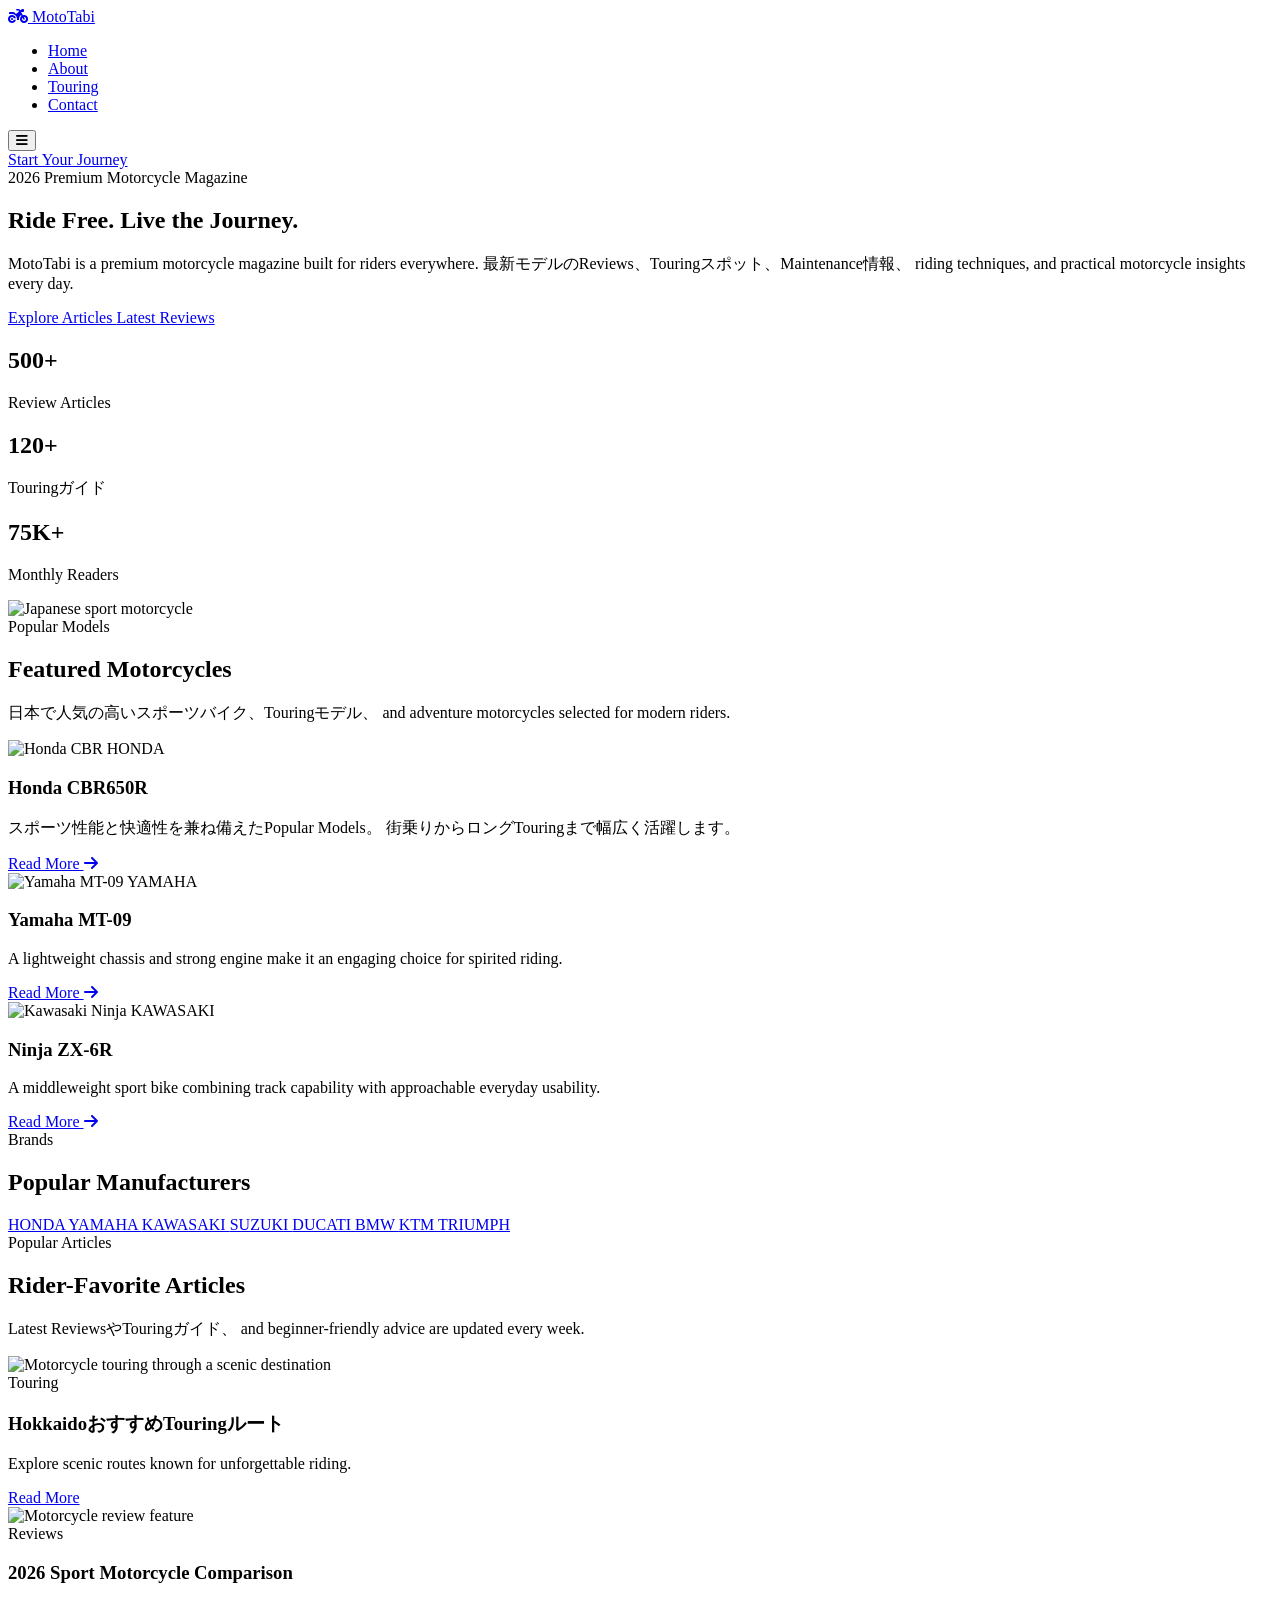
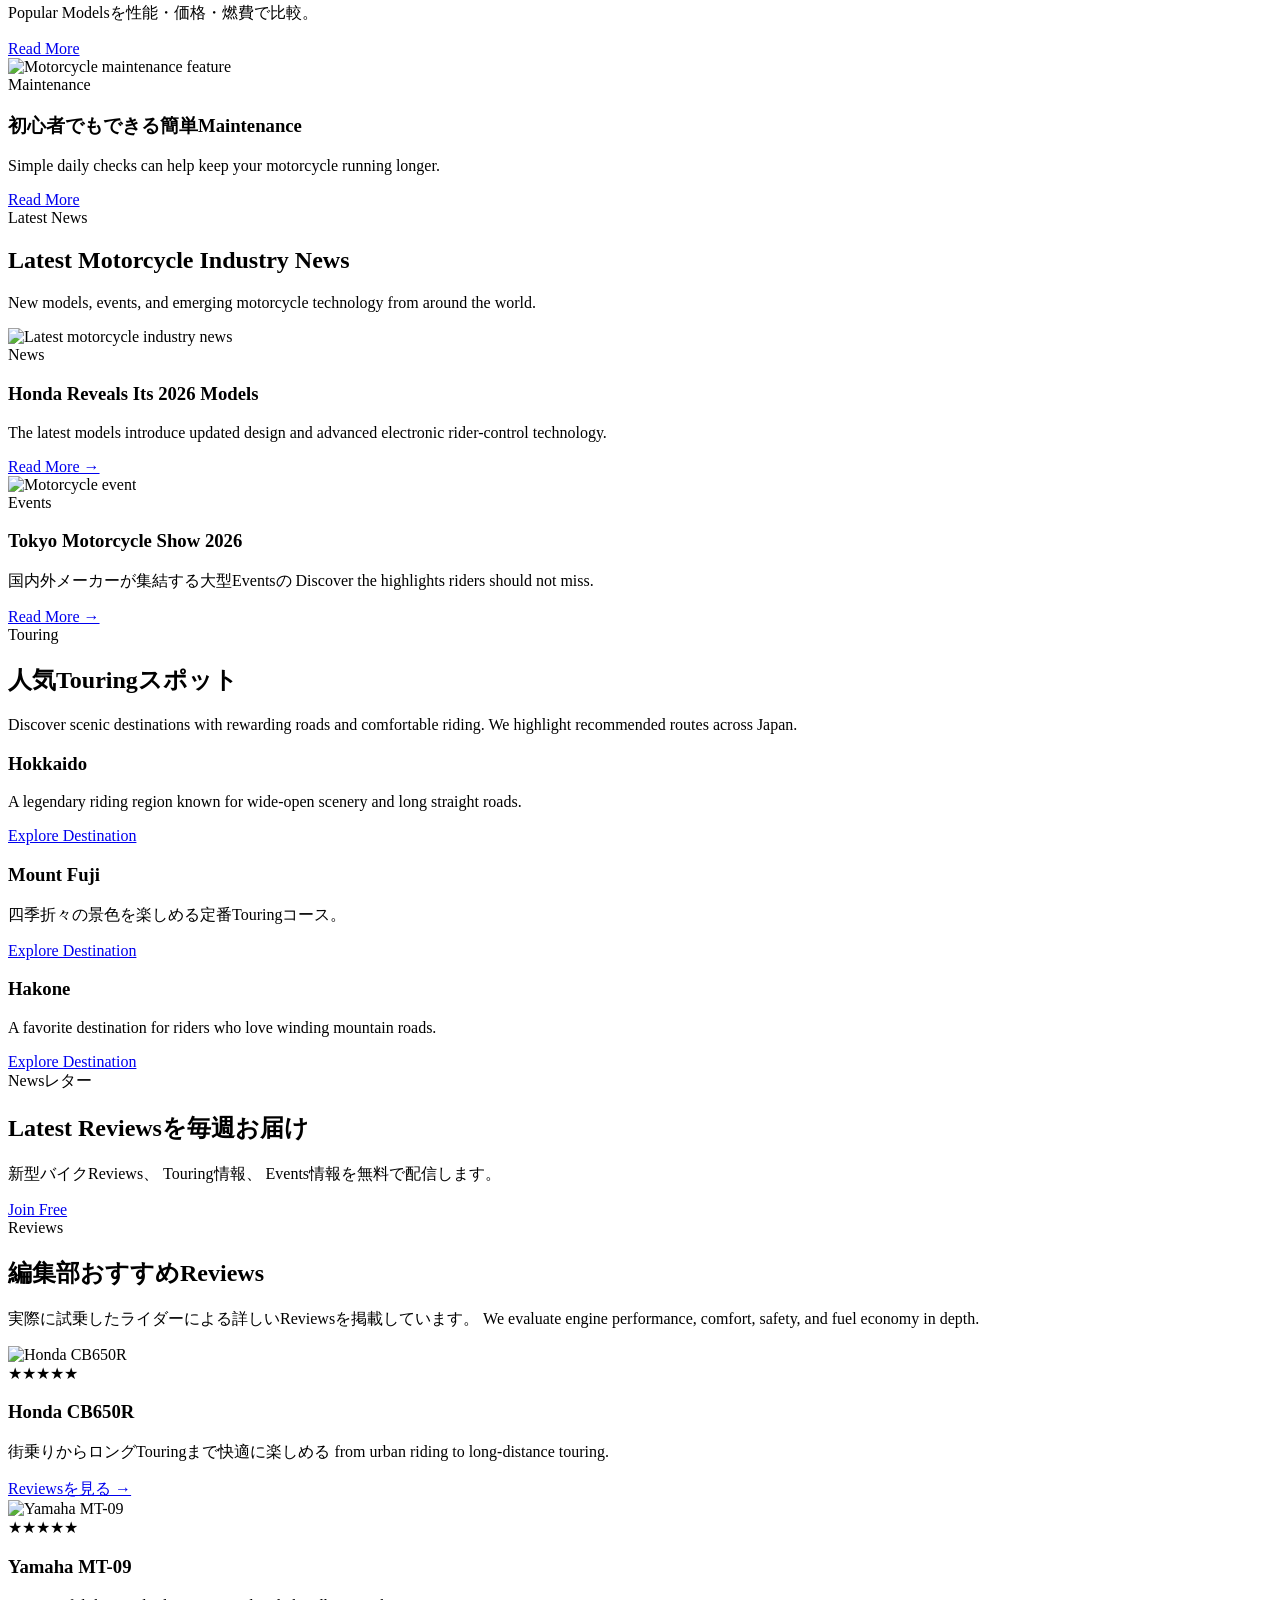
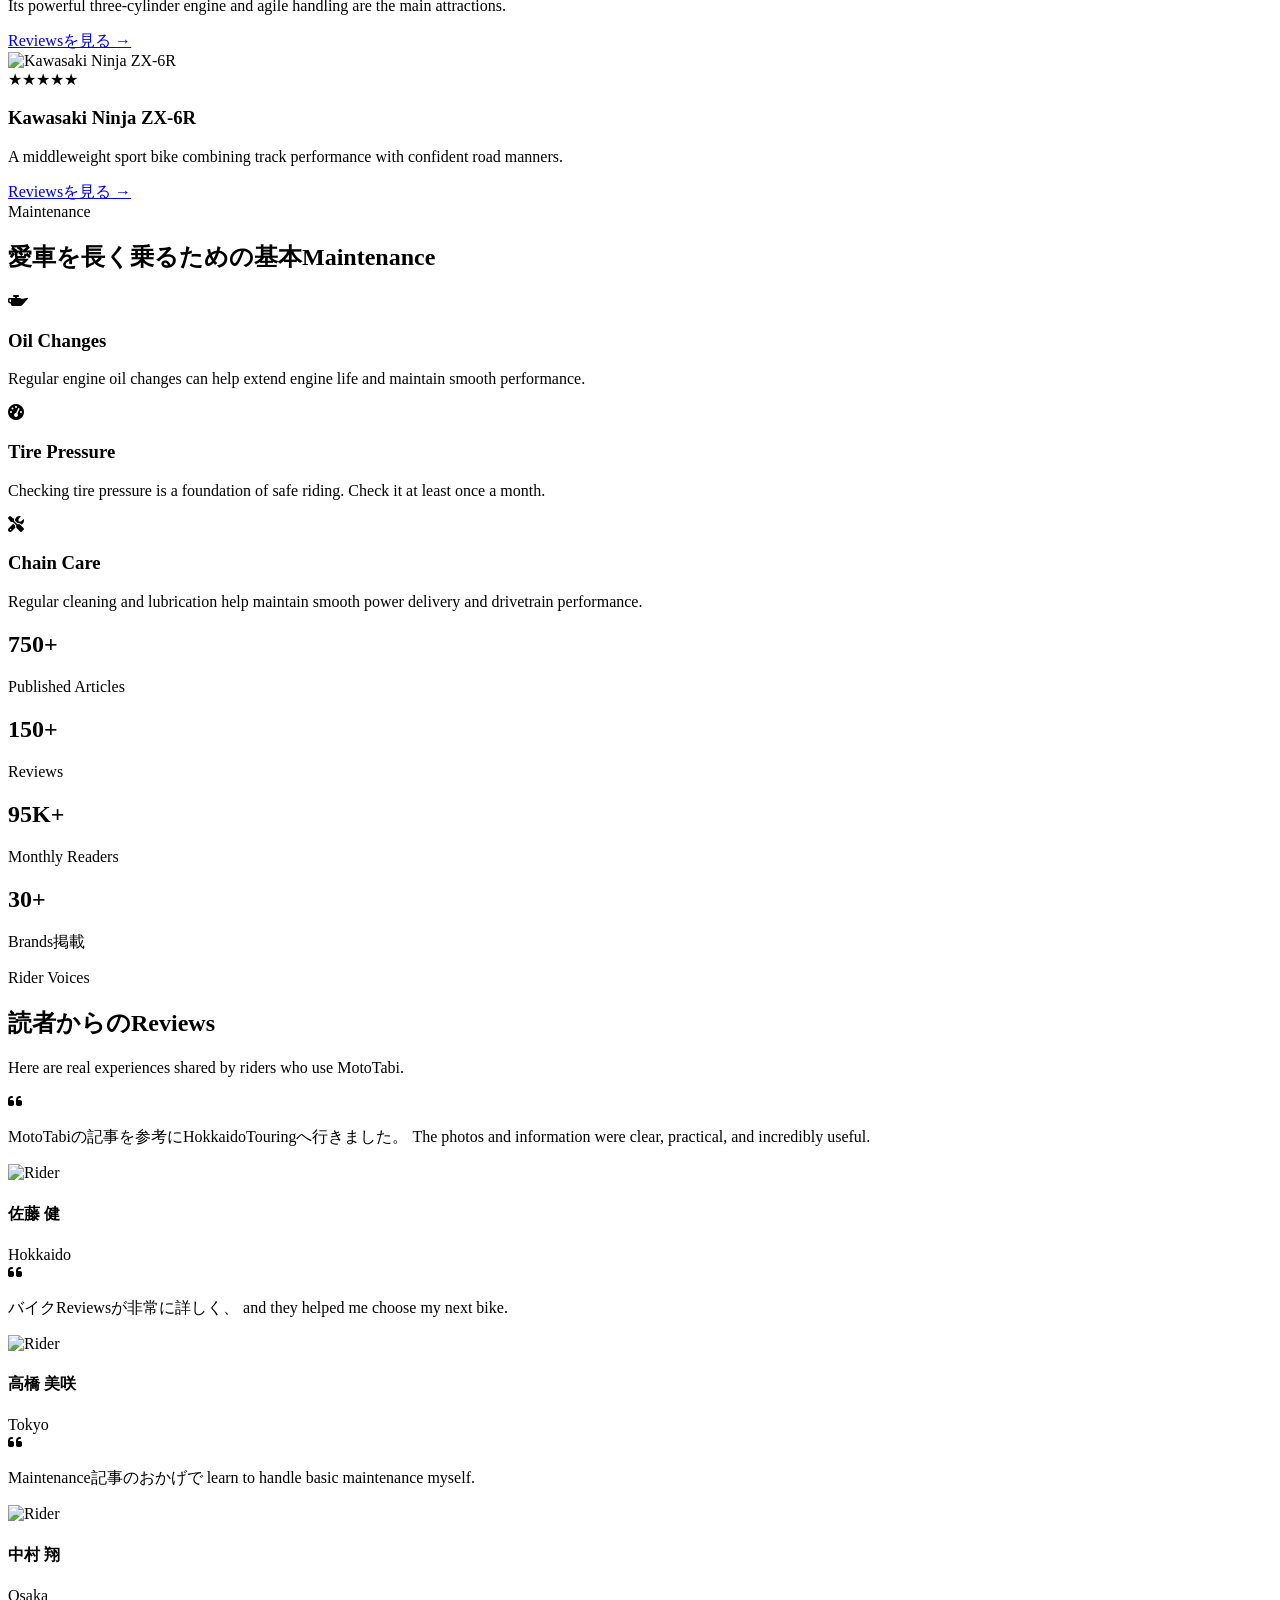
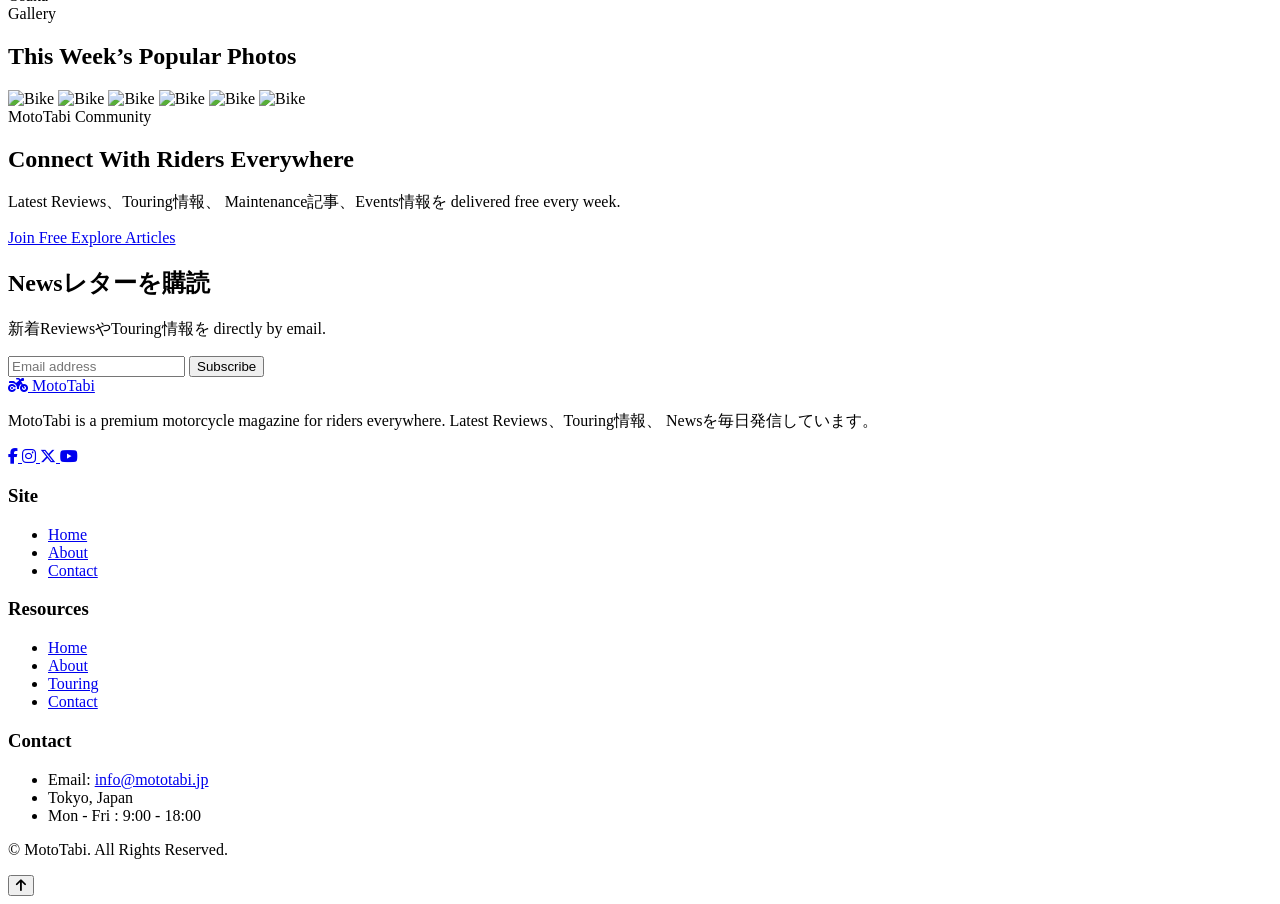
==== index.html @ 2471fe57 "Update index.html" ====
<!DOCTYPE html>
<html lang="en">

<head>

<meta charset="UTF-8">
<meta name="viewport" content="width=device-width, initial-scale=1.0">

<title>MotoTabi | Premium Motorcycle Reviews & Touring Magazine</title>

<meta name="description"
content="MotoTabi is a premium motorcycle magazine featuring expert bike reviews, touring guides, industry news, maintenance tips, and riding inspiration.">

<meta name="keywords"
content="motorcycles, motorcycle reviews, touring, riding guides, Honda, Yamaha, Kawasaki, Suzuki, motorcycle news">

<meta name="author"
content="MotoTabi">

<meta name="robots"
content="index, follow">

<meta name="theme-color"
content="#0d1117">

<meta property="og:type"
content="website">

<meta property="og:title"
content="MotoTabi">

<meta property="og:description"
content="Premium Motorcycle Magazine">

<meta property="og:image"
content="assets/images/hero.webp">

<meta property="og:locale"
content="en_US">

<link rel="icon"
href="assets/images/favicon.png">

<link rel="preconnect"
href="https://fonts.googleapis.com">

<link rel="preconnect"
href="https://fonts.gstatic.com"
crossorigin>

<link href="https://fonts.googleapis.com/css2?family=Inter:wght@400;500;600;700;800;900&display=swap"
rel="stylesheet">

<link href="https://cdnjs.cloudflare.com/ajax/libs/font-awesome/6.7.2/css/all.min.css"
rel="stylesheet">

<link rel="stylesheet"
href="assets/css/style.css">

</head>

<body>

<header class="header">

    <div class="container">

        <a href="index.html" class="logo">

            <i class="fa-solid fa-motorcycle"></i>

            <span>MotoTabi</span>

        </a>

        <nav class="navbar" id="primary-navigation" aria-label="Primary navigation">

            <ul class="nav-links">

                <li>
                    <a class="active" href="index.html">
                        Home
                    </a>
                </li>

                <li>
                    <a href="about.html">
                        About
                    </a>
                </li>

                <li>
                    <a href="touring.html">
                        Touring
                    </a>
                </li>

                <li>
                    <a href="contact.html">
                        Contact
                    </a>
                </li>

            </ul>

        </nav>

        <button class="menu-toggle" type="button" aria-label="Open navigation menu" aria-expanded="false" aria-controls="primary-navigation">

            <i class="fa-solid fa-bars"></i>

        </button>

        <div class="header-buttons">

            <a href="touring.html" class="btn btn-primary">

                Start Your Journey

            </a>

        </div>

    </div>

</header>

<!-- ===========================
HERO SECTION
=========================== -->

<section id="home" class="hero">

<div class="container hero-grid">

<div class="hero-content">

<span class="hero-badge">

2026 Premium Motorcycle Magazine

</span>

<h1>

Ride Free.

Live the Journey.

</h1>

<p>

MotoTabi is a premium motorcycle magazine built for riders everywhere.
最新モデルのReviews、Touringスポット、Maintenance情報、
riding techniques, and practical motorcycle insights every day.

</p>

<div class="hero-buttons">

<a href="articles.html"
class="btn-primary">

Explore Articles

</a>

<a href="articles.html"
class="btn-secondary">

Latest Reviews

</a>

</div>

<div class="hero-stats">

<div>

<h2>500+</h2>

<p>Review Articles</p>

</div>

<div>

<h2>120+</h2>

<p>Touringガイド</p>

</div>

<div>

<h2>75K+</h2>

<p>Monthly Readers</p>

</div>

</div>

</div>

<div class="hero-image">

<img
src="https://images.unsplash.com/photo-1558981806-ec527fa84c39?auto=format&fit=crop&w=1200&q=80"
alt="Japanese sport motorcycle"
loading="eager">

</div>

</div>

</section>

<!-- =========================================
FEATURED MOTORCYCLES
========================================== -->

<section id="featured" class="featured-section">

<div class="container">

<div class="section-header">

<span class="section-tag">
Popular Models
</span>

<h2>
Featured Motorcycles
</h2>

<p>
日本で人気の高いスポーツバイク、Touringモデル、
and adventure motorcycles selected for modern riders.
</p>

</div>

<div class="featured-grid">

<!-- Card -->

<article class="bike-card">

<div class="bike-image">

<img
src="https://images.unsplash.com/photo-1558981806-ec527fa84c39?auto=format&fit=crop&w=900&q=80"
alt="Honda CBR"
loading="lazy">

<span class="bike-badge">
HONDA
</span>

</div>

<div class="bike-content">

<h3>
Honda CBR650R
</h3>

<p>

スポーツ性能と快適性を兼ね備えたPopular Models。
街乗りからロングTouringまで幅広く活躍します。

</p>

<a href="article.html">

Read More

<i class="fa-solid fa-arrow-right"></i>

</a>

</div>

</article>

<!-- Card -->

<article class="bike-card">

<div class="bike-image">

<img
src="https://images.unsplash.com/photo-1515777315835-281b94c9589f?auto=format&fit=crop&w=900&q=80"
alt="Yamaha MT-09"
loading="lazy">

<span class="bike-badge">

YAMAHA

</span>

</div>

<div class="bike-content">

<h3>

Yamaha MT-09

</h3>

<p>

A lightweight chassis and strong engine make it
an engaging choice for spirited riding.

</p>

<a href="article.html">

Read More

<i class="fa-solid fa-arrow-right"></i>

</a>

</div>

</article>

<!-- Card -->

<article class="bike-card">

<div class="bike-image">

<img
src="https://images.unsplash.com/photo-1503376780353-7e6692767b70?auto=format&fit=crop&w=900&q=80"
alt="Kawasaki Ninja"
loading="lazy">

<span class="bike-badge">

KAWASAKI

</span>

</div>

<div class="bike-content">

<h3>

Ninja ZX-6R

</h3>

<p>

A middleweight sport bike combining track capability
with approachable everyday usability.

</p>

<a href="article.html">

Read More

<i class="fa-solid fa-arrow-right"></i>

</a>

</div>

</article>

</div>

</div>

</section>

<!-- =========================================
POPULAR BRANDS
========================================== -->

<section id="brands" class="brands">

<div class="container">

<div class="section-header">

<span class="section-tag">

Brands

</span>

<h2>

Popular Manufacturers

</h2>

</div>

<div class="brand-grid">

<a href="articles.html" class="brand-card">
HONDA
</a>

<a href="articles.html" class="brand-card">
YAMAHA
</a>

<a href="articles.html" class="brand-card">
KAWASAKI
</a>

<a href="articles.html" class="brand-card">
SUZUKI
</a>

<a href="articles.html" class="brand-card">
DUCATI
</a>

<a href="articles.html" class="brand-card">
BMW
</a>

<a href="articles.html" class="brand-card">
KTM
</a>

<a href="articles.html" class="brand-card">
TRIUMPH
</a>

</div>

</div>

</section>

<!-- =========================================
POPULAR ARTICLES
========================================== -->

 <section id="articles" class="popular-articles">

<div class="container">

<div class="section-header">

<span class="section-tag">

Popular Articles

</span>

<h2>

Rider-Favorite Articles

</h2>

<p>

Latest ReviewsやTouringガイド、
and beginner-friendly advice are updated every week.

</p>

</div>

<div class="articles-grid">

<article class="article-card">

<img
src="https://images.unsplash.com/photo-1517846693594-1567da72af75?auto=format&fit=crop&w=900&q=80"
alt="Motorcycle touring through a scenic destination"
loading="lazy">

<div class="article-content">

<span>

Touring

</span>

<h3>

HokkaidoおすすめTouringルート

</h3>

<p>

Explore scenic routes known for unforgettable riding.

</p>

<a href="article.html">

Read More

</a>

</div>

</article>

<article class="article-card">

<img
src="https://images.unsplash.com/photo-1558981806-ec527fa84c39?auto=format&fit=crop&w=900&q=80"
alt="Motorcycle review feature"
loading="lazy">

<div class="article-content">

<span>

Reviews

</span>

<h3>

2026 Sport Motorcycle Comparison

</h3>

<p>

Popular Modelsを性能・価格・燃費で比較。

</p>

<a href="article.html">

Read More

</a>

</div>

</article>

<article class="article-card">

<img
src="https://images.unsplash.com/photo-1515777315835-281b94c9589f?auto=format&fit=crop&w=900&q=80"
alt="Motorcycle maintenance feature"
loading="lazy">

<div class="article-content">

<span>

Maintenance

</span>

<h3>

初心者でもできる簡単Maintenance

</h3>

<p>

Simple daily checks can help keep your motorcycle running longer.

</p>

<a href="article.html">

Read More

</a>

</div>

</article>

</div>

</div>

</section>

<!-- =========================================
LATEST NEWS
========================================== -->

 <section id="news" class="latest-news">

<div class="container">

<div class="section-header">

<span class="section-tag">
Latest News
</span>

<h2>
Latest Motorcycle Industry News
</h2>

<p>
New models, events,
and emerging motorcycle technology from around the world.
</p>

</div>

<div class="news-grid">

<article class="news-card">

<img
src="https://images.unsplash.com/photo-1449965408869-eaa3f722e40d?auto=format&fit=crop&w=900&q=80"
alt="Latest motorcycle industry news"
loading="lazy">

<div class="news-content">

<span>News</span>

<h3>
Honda Reveals Its 2026 Models
</h3>

<p>
The latest models introduce updated design and advanced
electronic rider-control technology.
</p>

<a href="article.html">
Read More →
</a>

</div>

</article>

<article class="news-card">

<img
src="https://images.unsplash.com/photo-1503376780353-7e6692767b70?auto=format&fit=crop&w=900&q=80"
alt="Motorcycle event"
loading="lazy">

<div class="news-content">

<span>Events</span>

<h3>
Tokyo Motorcycle Show 2026
</h3>

<p>
国内外メーカーが集結する大型Eventsの
Discover the highlights riders should not miss.
</p>

<a href="article.html">
Read More →
</a>

</div>

</article>

</div>

</div>

</section>

<!-- =========================================
TOURING DESTINATIONS
========================================== -->

<section id="touring" class="touring">

<div class="container">

<div class="section-header">

<span class="section-tag">
Touring
</span>

<h2>
人気Touringスポット
</h2>

<p>
Discover scenic destinations with rewarding roads and comfortable riding.
We highlight recommended routes across Japan.
</p>

</div>

<div class="tour-grid">

<div class="tour-card">

<h3>Hokkaido</h3>

<p>
A legendary riding region known for wide-open scenery and long straight roads.
</p>

<a href="article.html">
Explore Destination
</a>

</div>

<div class="tour-card">

<h3>Mount Fuji</h3>

<p>
四季折々の景色を楽しめる定番Touringコース。
</p>

<a href="article.html">
Explore Destination
</a>

</div>

<div class="tour-card">

<h3>Hakone</h3>

<p>
A favorite destination for riders who love winding mountain roads.
</p>

<a href="article.html">
Explore Destination
</a>

</div>

</div>

</div>

</section>

<!-- =========================================
NEWSLETTER PREVIEW
========================================== -->

<section class="newsletter-preview">

<div class="container">

<div class="newsletter-card">

<span class="section-tag">

Newsレター

</span>

<h2>

Latest Reviewsを毎週お届け

</h2>

<p>

新型バイクReviews、
Touring情報、
Events情報を無料で配信します。

</p>

<a href="contact.html"
class="btn-primary">

Join Free

</a>

</div>

</div>

</section>

<!-- ========= END OF PART 1 ========= -->
<!-- =========================================
FEATURED REVIEWS
========================================== -->

 <section id="reviews" class="featured-reviews">

    <div class="container">

        <div class="section-header">

            <span class="section-tag">Reviews</span>

            <h2>編集部おすすめReviews</h2>

            <p>
                実際に試乗したライダーによる詳しいReviewsを掲載しています。
                We evaluate engine performance, comfort, safety, and fuel economy in depth.
            </p>

        </div>

        <div class="review-grid">

            <article class="review-card">

                <img
                    src="https://images.unsplash.com/photo-1558981806-ec527fa84c39?auto=format&fit=crop&w=900&q=80"
                    alt="Honda CB650R"
                    loading="lazy">

                <div class="review-content">

                    <span class="rating">
                        ★★★★★
                    </span>

                    <h3>Honda CB650R</h3>

                    <p>

                        街乗りからロングTouringまで快適に楽しめる
                        from urban riding to long-distance touring.

                    </p>

                    <a href="article.html">
                        Reviewsを見る →
                    </a>

                </div>

            </article>

            <article class="review-card">

                <img
                    src="https://images.unsplash.com/photo-1515777315835-281b94c9589f?auto=format&fit=crop&w=900&q=80"
                    alt="Yamaha MT-09"
                    loading="lazy">

                <div class="review-content">

                    <span class="rating">
                        ★★★★★
                    </span>

                    <h3>Yamaha MT-09</h3>

                    <p>

                        Its powerful three-cylinder engine and agile handling are the main attractions.

                    </p>

                    <a href="article.html">
                        Reviewsを見る →
                    </a>

                </div>

            </article>

            <article class="review-card">

                <img
                    src="https://images.unsplash.com/photo-1503376780353-7e6692767b70?auto=format&fit=crop&w=900&q=80"
                    alt="Kawasaki Ninja ZX-6R"
                    loading="lazy">

                <div class="review-content">

                    <span class="rating">
                        ★★★★★
                    </span>

                    <h3>Kawasaki Ninja ZX-6R</h3>

                    <p>

                        A middleweight sport bike combining track performance
                        with confident road manners.

                    </p>

                    <a href="article.html">
                        Reviewsを見る →
                    </a>

                </div>

            </article>

        </div>

    </div>

</section>

<!-- =========================================
MAINTENANCE TIPS
========================================== -->

 <section id="maintenance" class="maintenance">

    <div class="container">

        <div class="section-header">

            <span class="section-tag">

                Maintenance

            </span>

            <h2>

                愛車を長く乗るための基本Maintenance

            </h2>

        </div>

        <div class="tips-grid">

            <div class="tip-card">

                <i class="fa-solid fa-oil-can"></i>

                <h3>

                    Oil Changes

                </h3>

                <p>

                    Regular engine oil changes can help
                    extend engine life and maintain smooth performance.

                </p>

            </div>

            <div class="tip-card">

                <i class="fa-solid fa-gauge-high"></i>

                <h3>

                    Tire Pressure

                </h3>

                <p>

                    Checking tire pressure is a foundation of safe riding.
                    Check it at least once a month.

                </p>

            </div>

            <div class="tip-card">

                <i class="fa-solid fa-screwdriver-wrench"></i>

                <h3>

                    Chain Care

                </h3>

                <p>

                    Regular cleaning and lubrication help
                    maintain smooth power delivery and drivetrain performance.

                </p>

            </div>

        </div>

    </div>

</section>

<!-- =========================================
STATISTICS
========================================== -->

<section id="statistics" class="statistics">

    <div class="container">

        <div class="stats-grid">

            <div class="stat-box">

                <h2>750+</h2>

                <p>Published Articles</p>

            </div>

            <div class="stat-box">

                <h2>150+</h2>

                <p>Reviews</p>

            </div>

            <div class="stat-box">

                <h2>95K+</h2>

                <p>Monthly Readers</p>

            </div>

            <div class="stat-box">

                <h2>30+</h2>

                <p>Brands掲載</p>

            </div>

        </div>

    </div>

</section>

<!-- ========= END PART 2A ========= -->
<!-- =========================================
RIDER TESTIMONIALS
========================================== -->

<section id="testimonials" class="testimonials">

    <div class="container">

        <div class="section-header">

            <span class="section-tag">Rider Voices</span>

            <h2>読者からのReviews</h2>

            <p>
                Here are real experiences shared by riders who use MotoTabi.
                
            </p>

        </div>

        <div class="testimonial-grid">

            <article class="testimonial-card">

                <div class="quote-icon">
                    <i class="fa-solid fa-quote-left"></i>
                </div>

                <p>

                    MotoTabiの記事を参考にHokkaidoTouringへ行きました。
                    The photos and information were clear, practical, and incredibly useful.

                </p>

                <div class="testimonial-author">

                    <img
                        src="https://images.unsplash.com/photo-1500648767791-00dcc994a43e?auto=format&fit=crop&w=200&q=80"
                        alt="Rider">

                    <div>

                        <h4>佐藤 健</h4>

                        <span>Hokkaido</span>

                    </div>

                </div>

            </article>

            <article class="testimonial-card">

                <div class="quote-icon">
                    <i class="fa-solid fa-quote-left"></i>
                </div>

                <p>

                    バイクReviewsが非常に詳しく、
                    and they helped me choose my next bike.

                </p>

                <div class="testimonial-author">

                    <img
                        src="https://images.unsplash.com/photo-1494790108377-be9c29b29330?auto=format&fit=crop&w=200&q=80"
                        alt="Rider">

                    <div>

                        <h4>高橋 美咲</h4>

                        <span>Tokyo</span>

                    </div>

                </div>

            </article>

            <article class="testimonial-card">

                <div class="quote-icon">
                    <i class="fa-solid fa-quote-left"></i>
                </div>

                <p>

                    Maintenance記事のおかげで
                    learn to handle basic maintenance myself.

                </p>

                <div class="testimonial-author">

                    <img
                        src="https://images.unsplash.com/photo-1506794778202-cad84cf45f1d?auto=format&fit=crop&w=200&q=80"
                        alt="Rider">

                    <div>

                        <h4>中村 翔</h4>

                        <span>Osaka</span>

                    </div>

                </div>

            </article>

        </div>

    </div>

</section>

<!-- =========================================
PHOTO GALLERY
========================================== -->

 <section id="gallery" class="gallery">

    <div class="container">

        <div class="section-header">

            <span class="section-tag">

                Gallery

            </span>

            <h2>

                This Week’s Popular Photos

            </h2>

        </div>

        <div class="gallery-grid">

            <img src="https://images.unsplash.com/photo-1558981806-ec527fa84c39?auto=format&fit=crop&w=800&q=80" alt="Bike">

            <img src="https://images.unsplash.com/photo-1515777315835-281b94c9589f?auto=format&fit=crop&w=800&q=80" alt="Bike">

            <img src="https://images.unsplash.com/photo-1503376780353-7e6692767b70?auto=format&fit=crop&w=800&q=80" alt="Bike">

            <img src="https://images.unsplash.com/photo-1449965408869-eaa3f722e40d?auto=format&fit=crop&w=800&q=80" alt="Bike">

            <img src="https://images.unsplash.com/photo-1517846693594-1567da72af75" alt="Bike">

            <img src="https://images.unsplash.com/photo-1558981806-ec527fa84c39?auto=format&fit=crop&w=800&q=80" alt="Bike">

        </div>

    </div>

</section>

<!-- =========================================
CALL TO ACTION
========================================== -->

<section class="cta-section">

    <div class="container">

        <div class="cta-box">

            <span class="section-tag">

                MotoTabi Community

            </span>

            <h2>

                Connect With Riders Everywhere

            </h2>

            <p>

                Latest Reviews、Touring情報、
                Maintenance記事、Events情報を
                delivered free every week.

            </p>

            <div class="cta-buttons">

                <a href="contact.html" class="btn-primary">

                    Join Free

                </a>

                <a href="articles.html" class="btn-secondary">

                    Explore Articles

                </a>

            </div>

        </div>

    </div>

</section>

<!-- =========================================
NEWSLETTER
========================================== -->

<section id="newsletter" class="newsletter">

    <div class="container">

        <div class="newsletter-wrapper">

            <div>

                <h2>

                    Newsレターを購読

                </h2>

                <p>

                    新着ReviewsやTouring情報を
                    directly by email.

                </p>

            </div>

            <form>

                <input
                    type="email"
                    name="email"
                    autocomplete="email"
                    placeholder="Email address"
                    aria-label="Email address"
                    required>

                <button type="submit" aria-label="Subscribe to newsletter">

                    Subscribe

                </button>

            </form>

        </div>

    </div>

</section>

<!-- ========= END PART 2B ========= -->
<!-- =========================================
FOOTER
========================================== -->

<footer class="footer">

    <div class="container">

        <div class="footer-grid">

            <!-- Brand -->

            <div class="footer-column">

                <a href="index.html" class="footer-logo">
                    <i class="fa-solid fa-motorcycle"></i>
                    <span>MotoTabi</span>
                </a>

                <p>
                    MotoTabi is a premium motorcycle magazine for riders everywhere.
                    
                    Latest Reviews、Touring情報、
                    Newsを毎日発信しています。
                </p>

                <div class="footer-social">

                    <a href="#" aria-label="Facebook">
                        <i class="fab fa-facebook-f"></i>
                    </a>

                    <a href="#" aria-label="Instagram">
                        <i class="fab fa-instagram"></i>
                    </a>

                    <a href="#" aria-label="X">
                        <i class="fab fa-x-twitter"></i>
                    </a>

                    <a href="#" aria-label="YouTube">
                        <i class="fab fa-youtube"></i>
                    </a>

                </div>

            </div>

            <!-- Navigation -->

            <div class="footer-column">

                <h3>Site</h3>

                <ul>

                    <li><a href="index.html">Home</a></li>
                    <li><a href="about.html">About</a></li>
                    <li><a href="contact.html">Contact</a></li>

                </ul>

            </div>

            <!-- Resources -->

            <div class="footer-column">

                <h3>Resources</h3>

                <ul>

<li><a href="index.html">Home</a></li>

<li><a href="about.html">About</a></li>

<li><a href="touring.html">Touring</a></li>

<li><a href="contact.html">Contact</a></li>

</ul>

            </div>

            <!-- Contact -->

            <div class="footer-column">

                <h3>Contact</h3>

                <ul>

                    <li>Email: <a href="mailto:info@mototabi.jp">info@mototabi.jp</a></li>
                    <li>Tokyo, Japan</li>
                    <li>Mon - Fri : 9:00 - 18:00</li>

                </ul>

            </div>

        </div>

        <div class="footer-bottom">

            <p>

                © <span class="current-year"></span> MotoTabi.
                All Rights Reserved.

            </p>

        </div>

    </div>

</footer>

<!-- =========================================
BACK TO TOP
========================================== -->

<button class="back-to-top" aria-label="Back to Top">

    <i class="fa-solid fa-arrow-up"></i>

</button>

<!-- =========================================
JAVASCRIPT
========================================== -->

<script src="assets/js/script.js"></script>

</body>

</html>
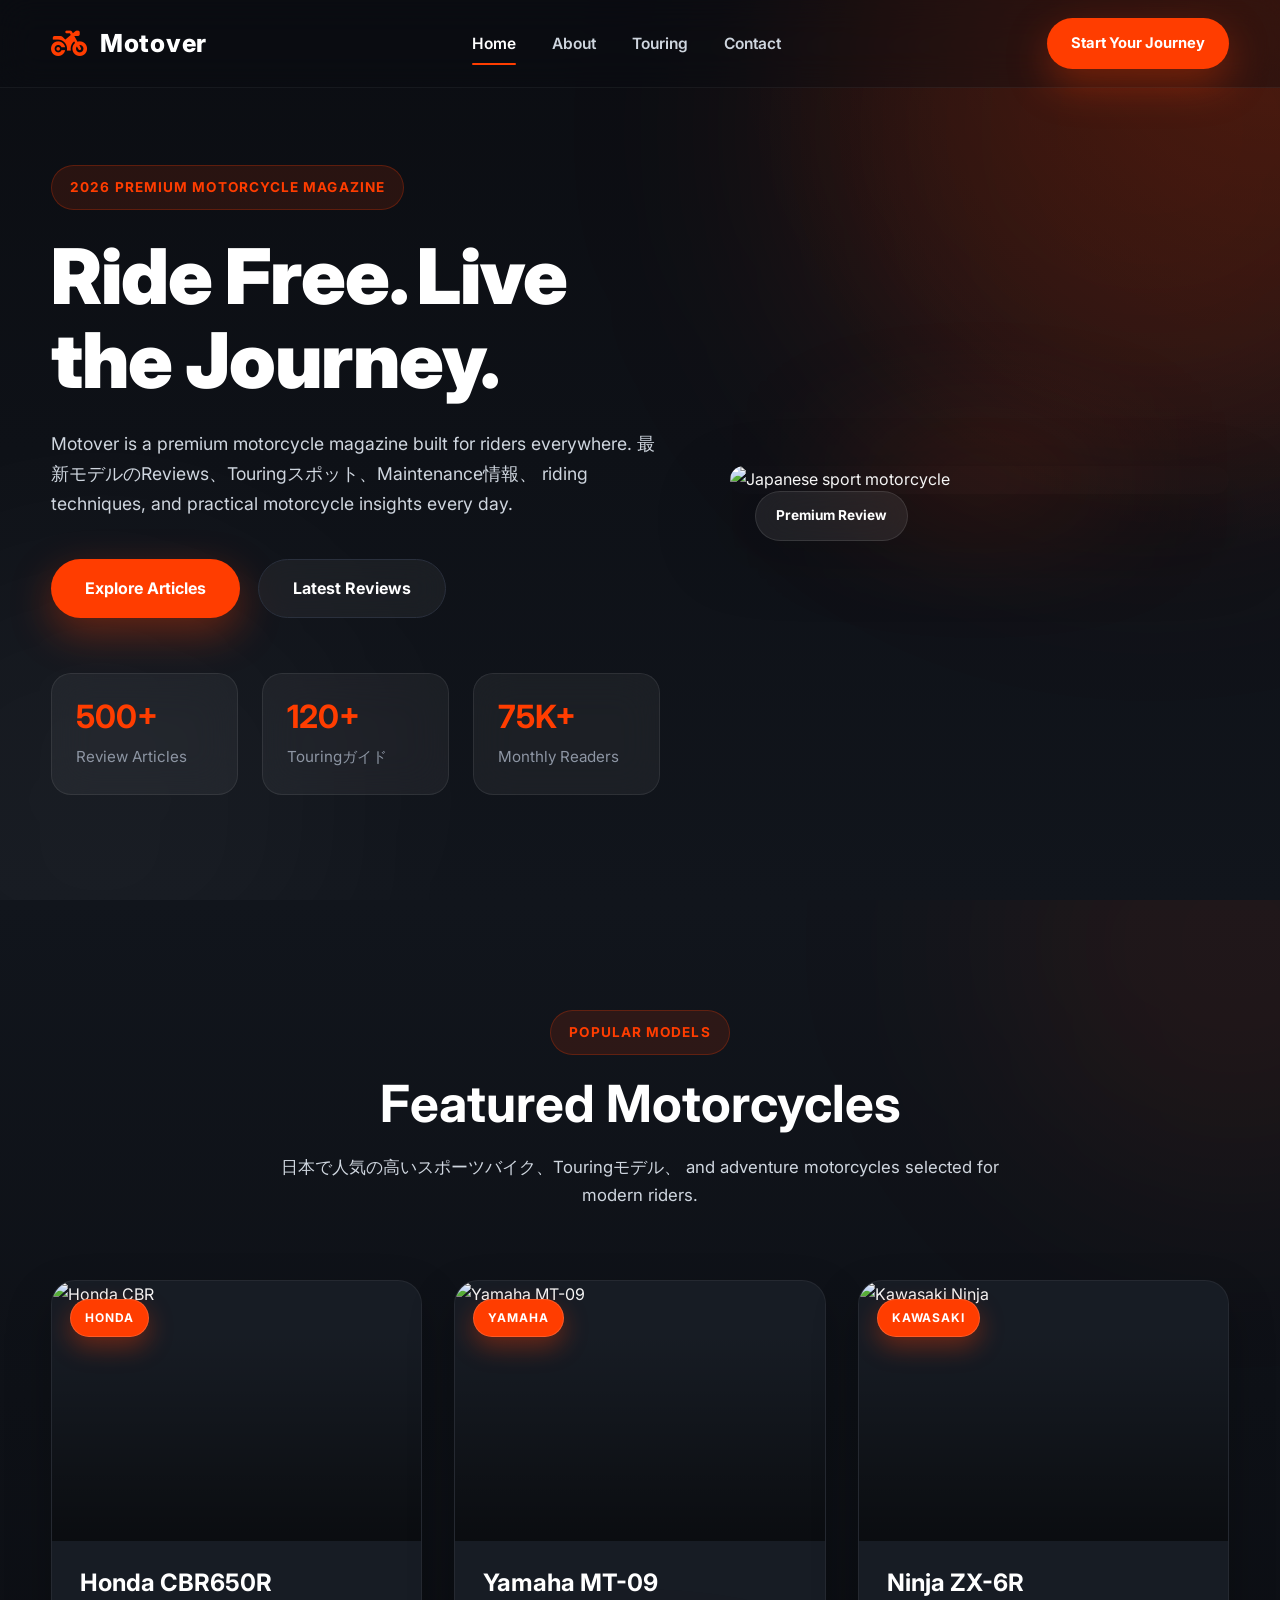
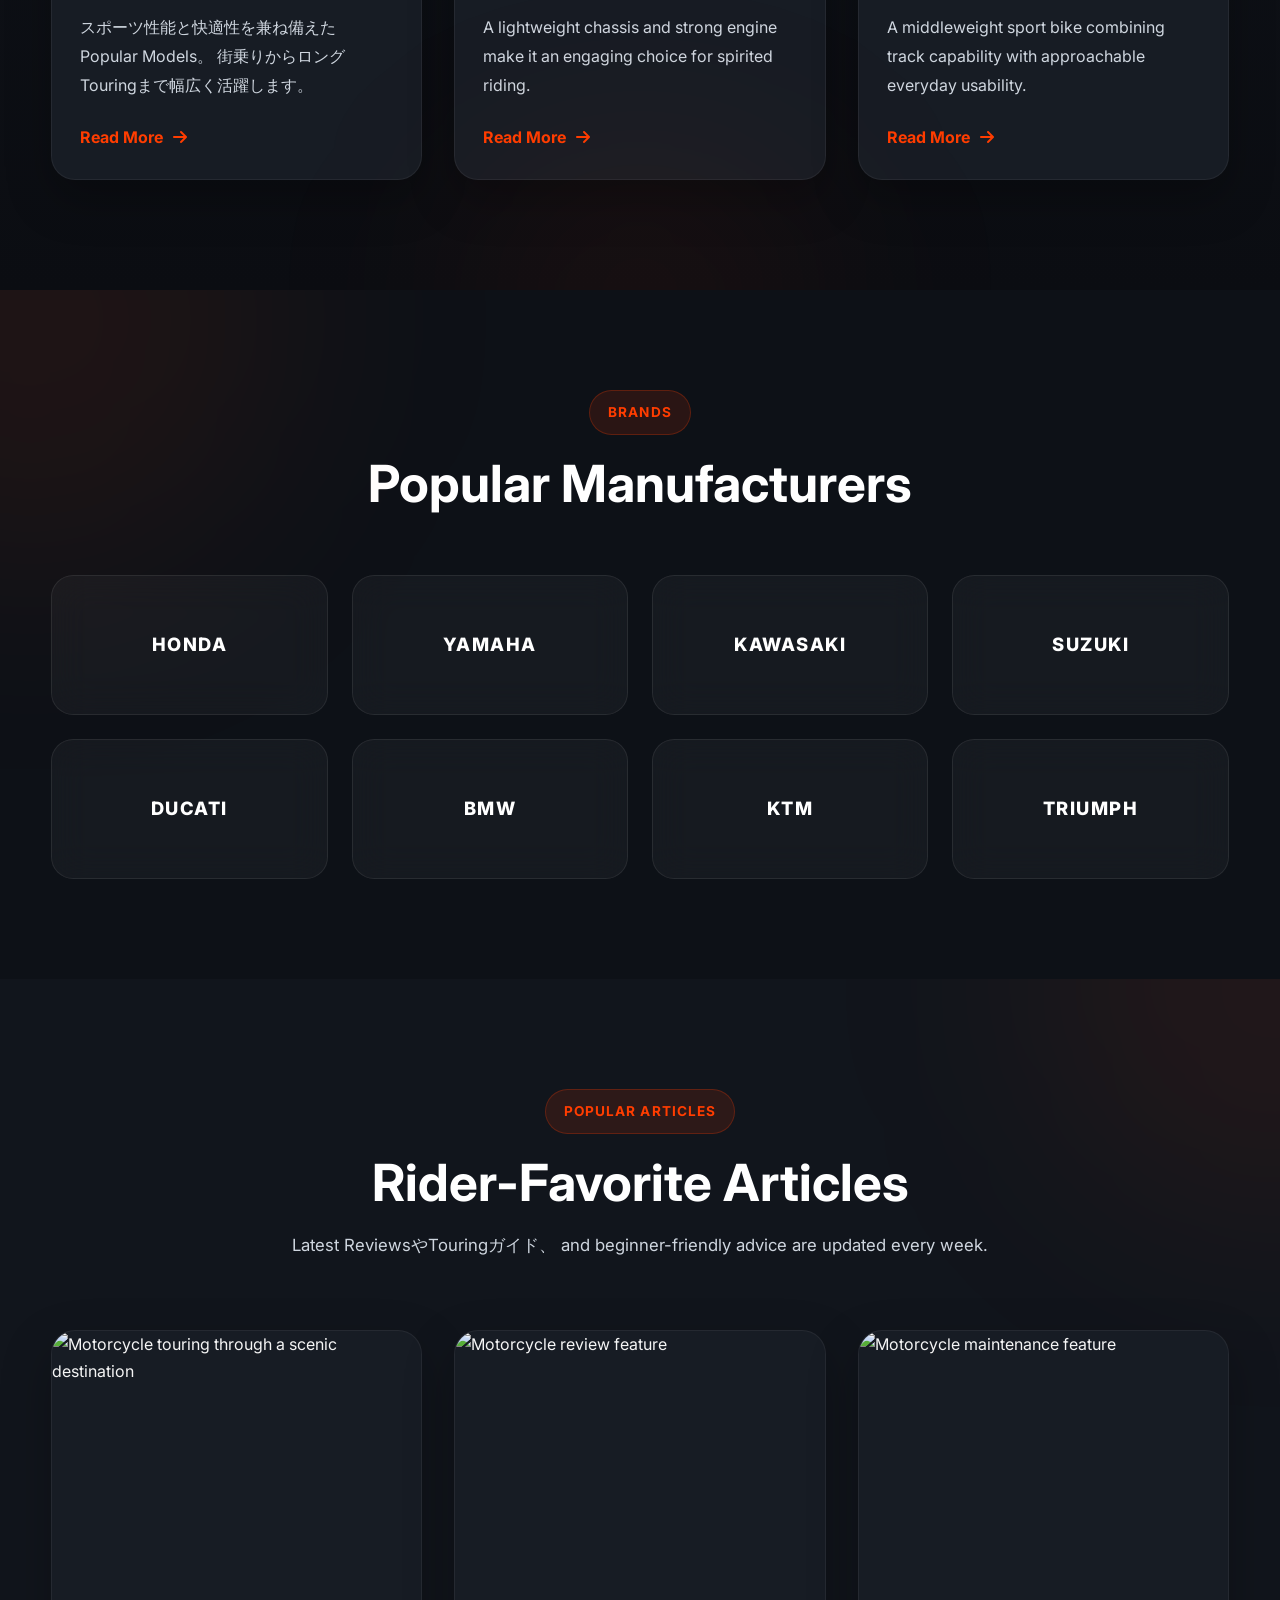
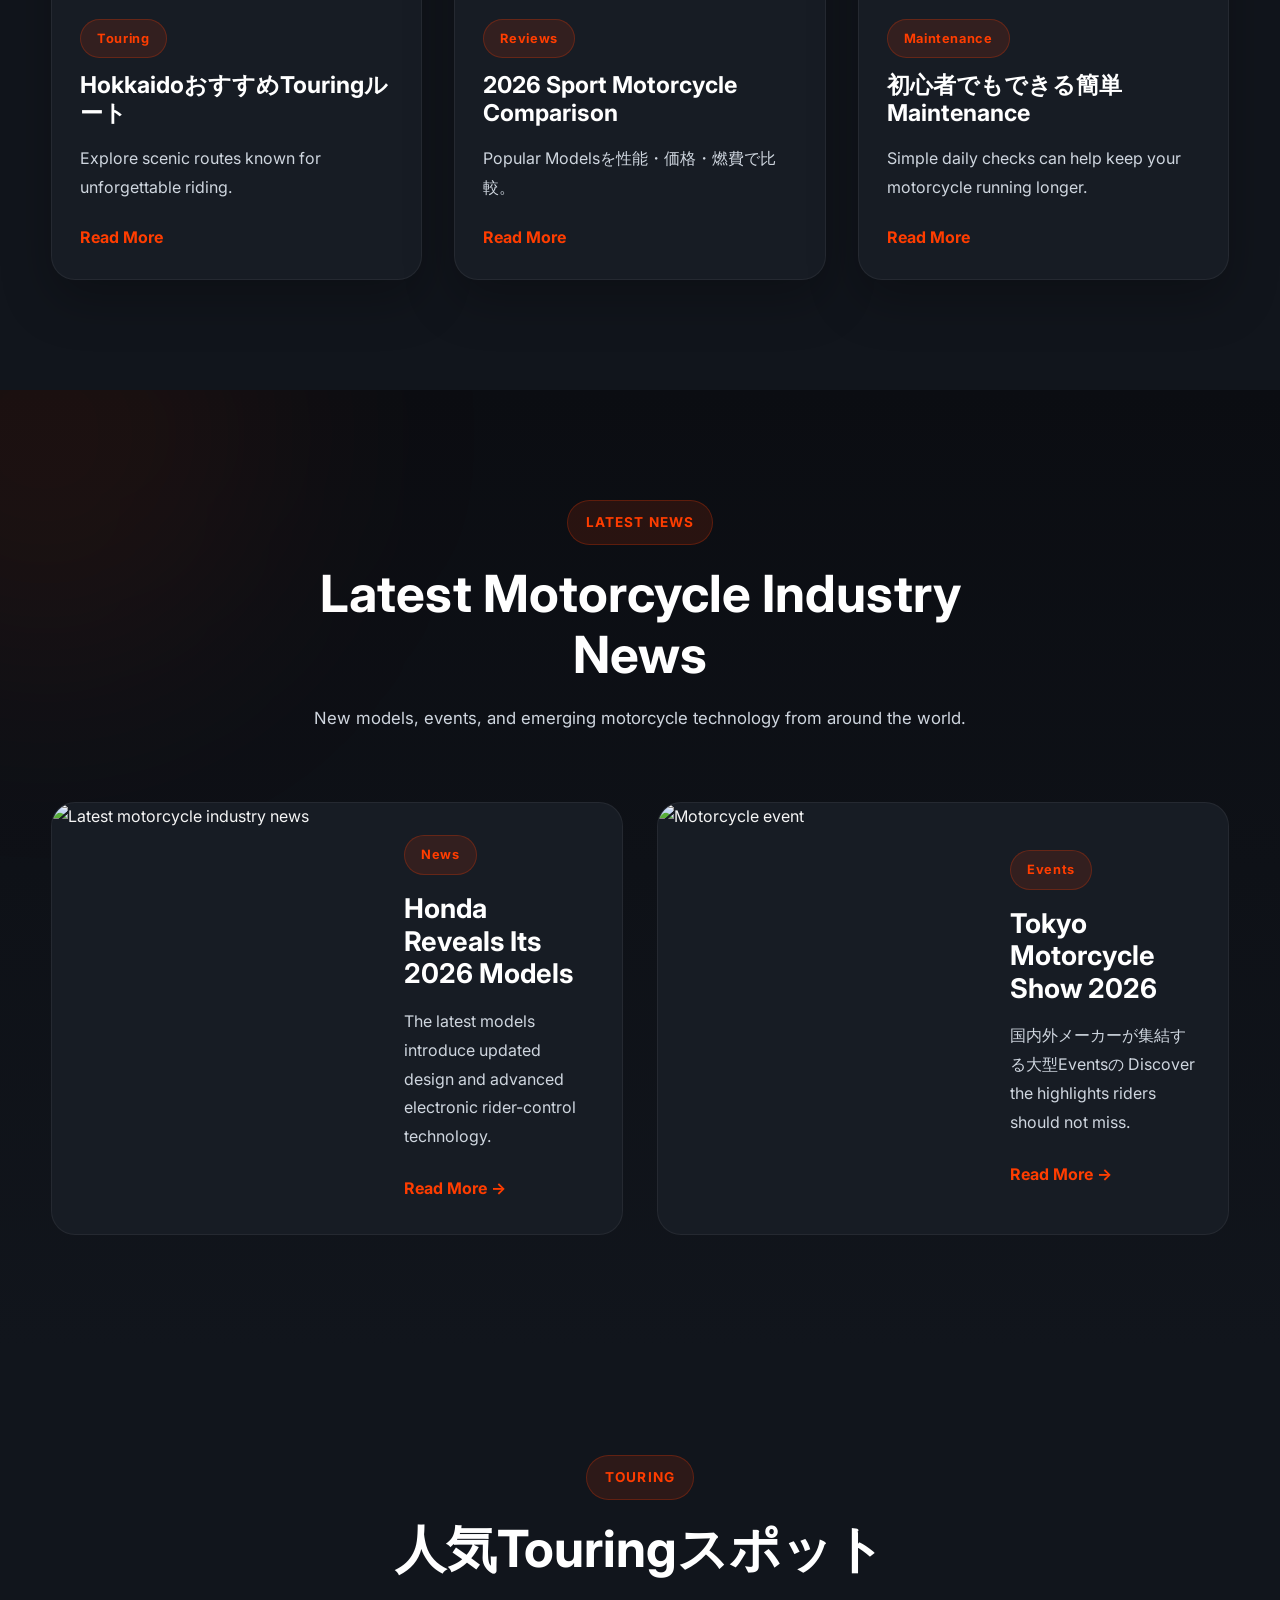
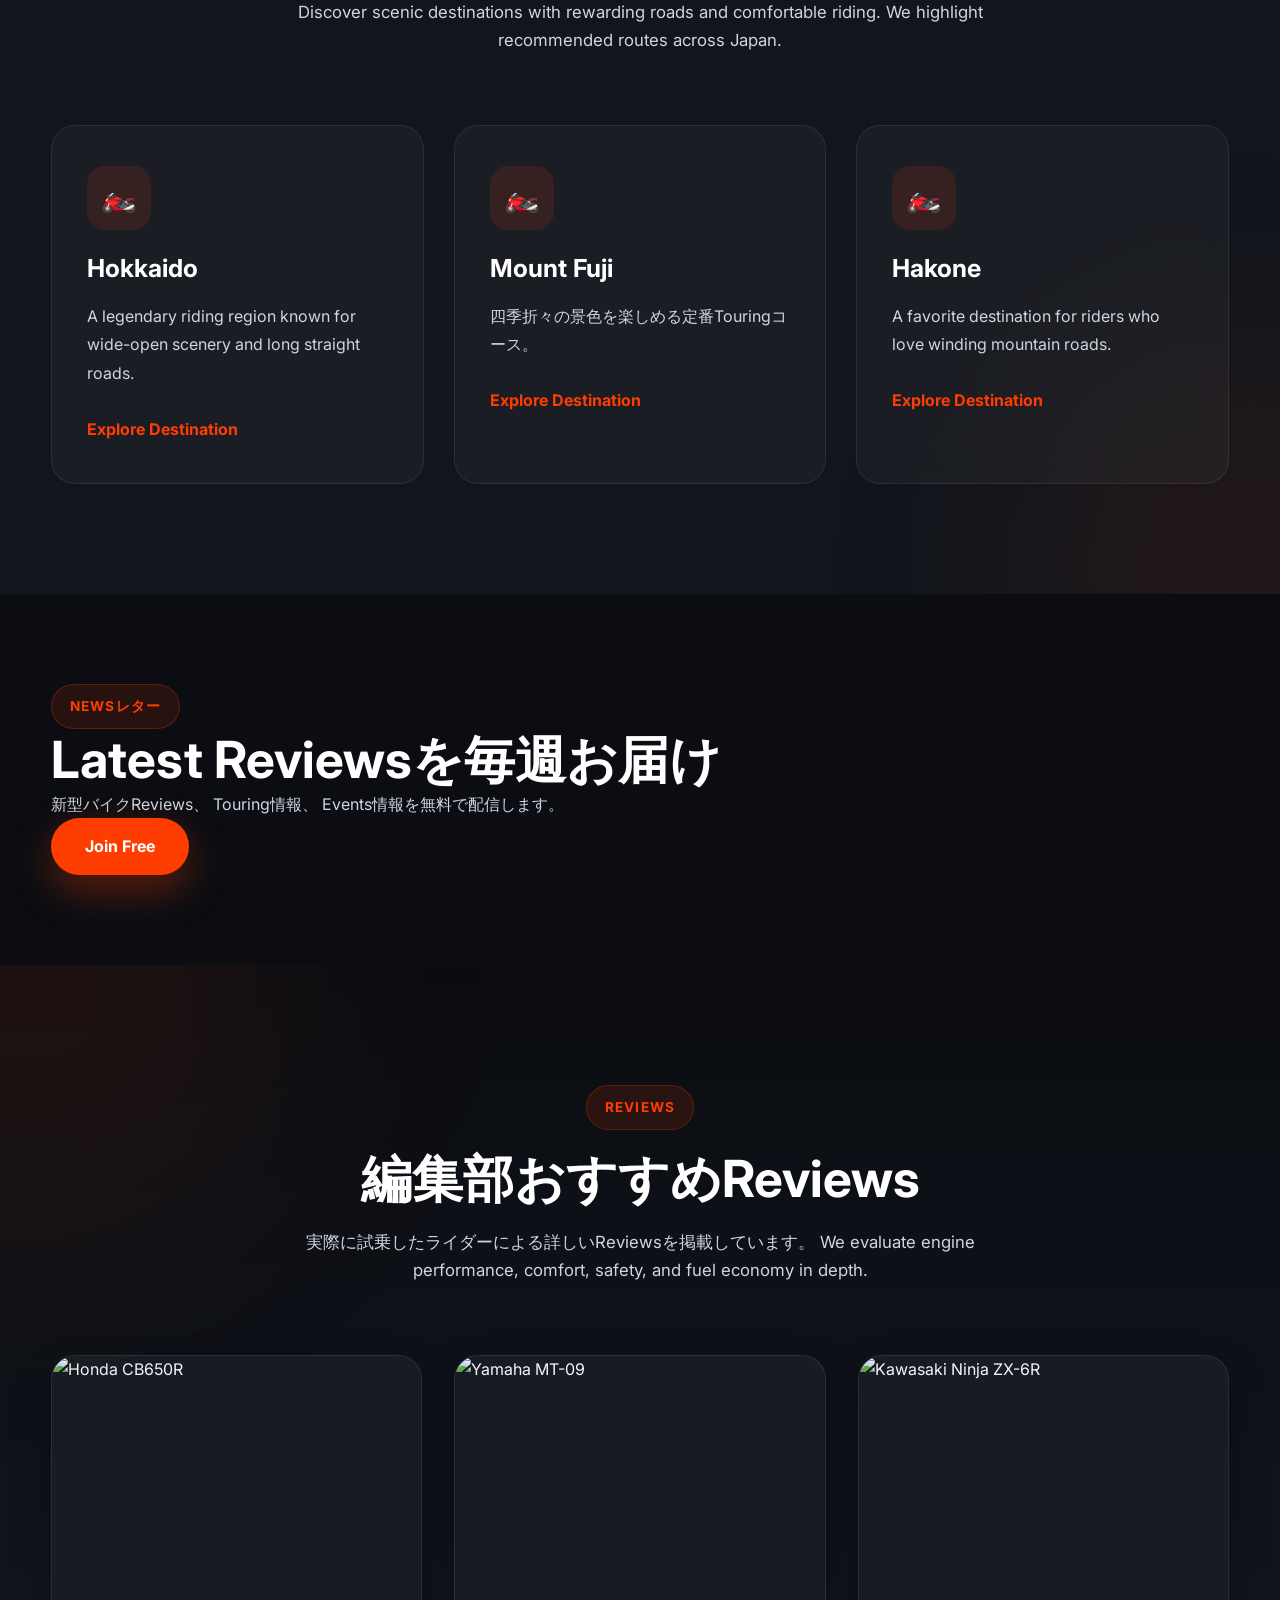
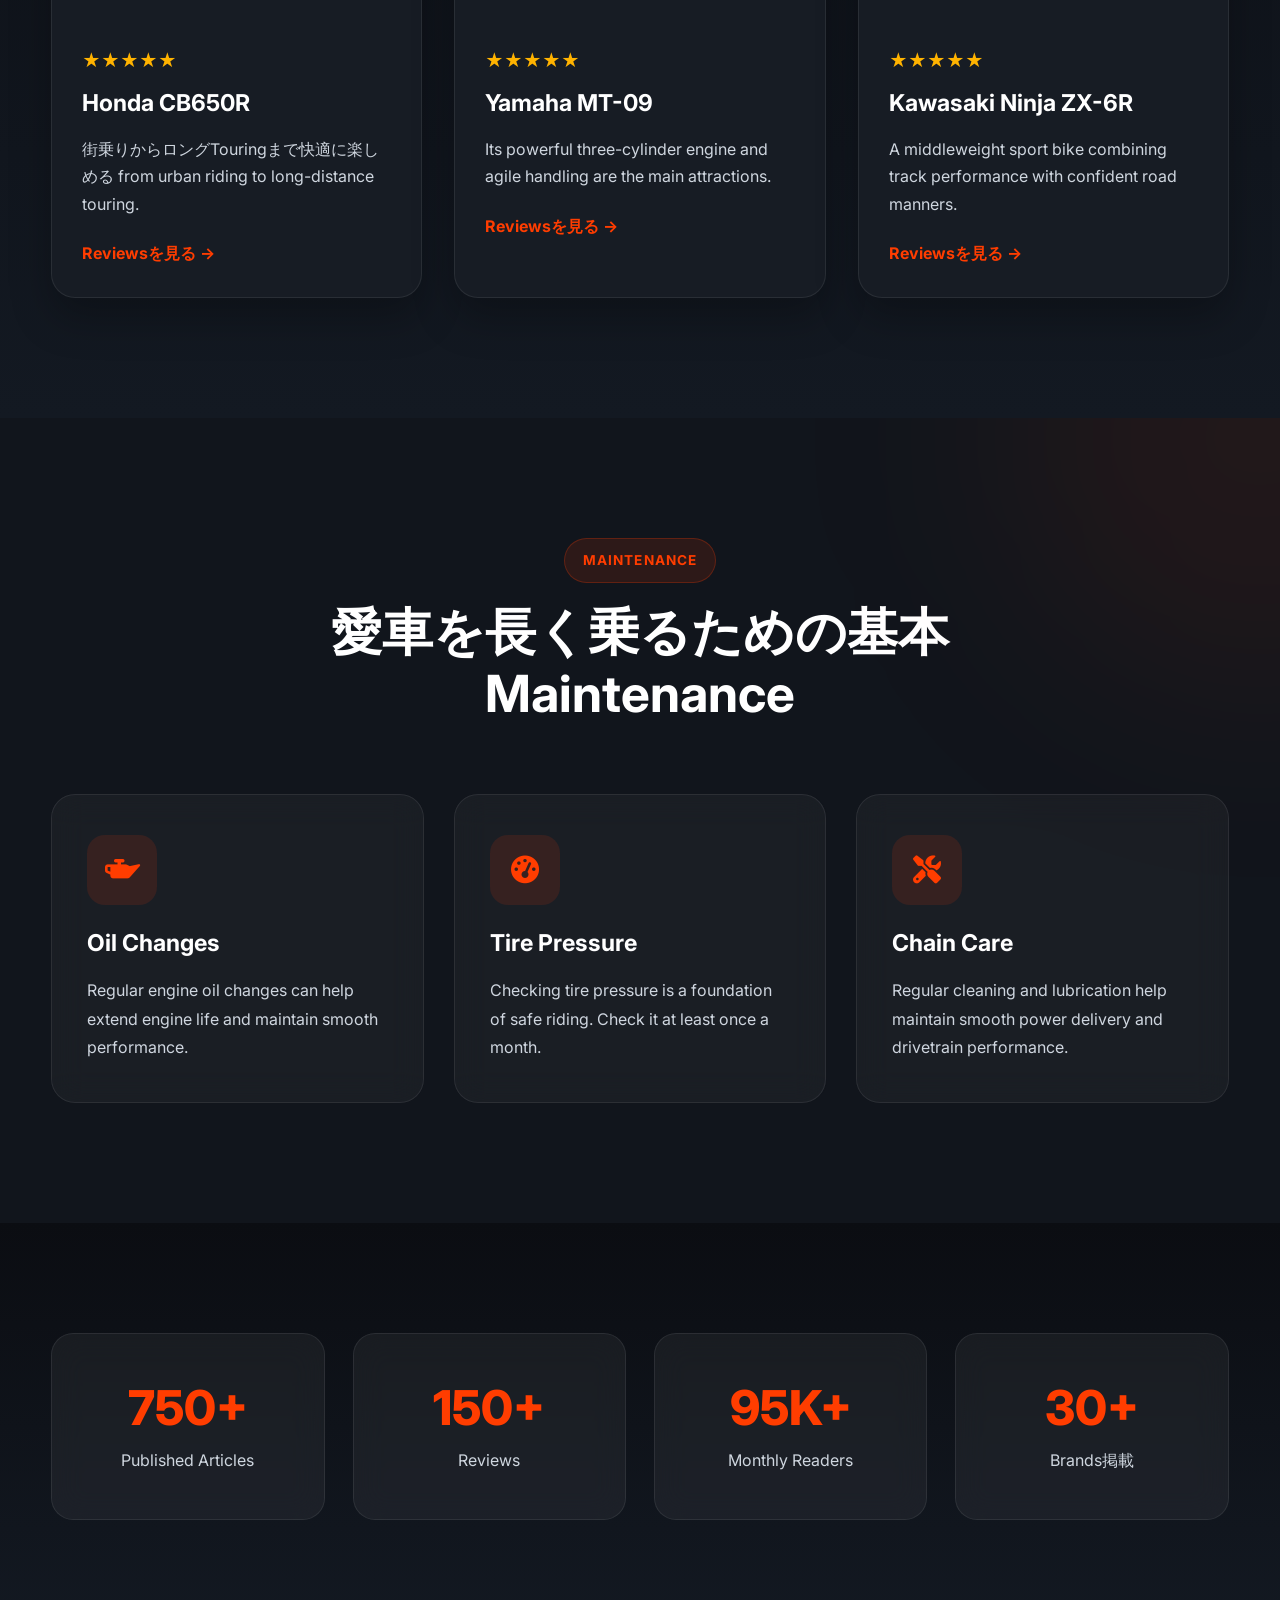
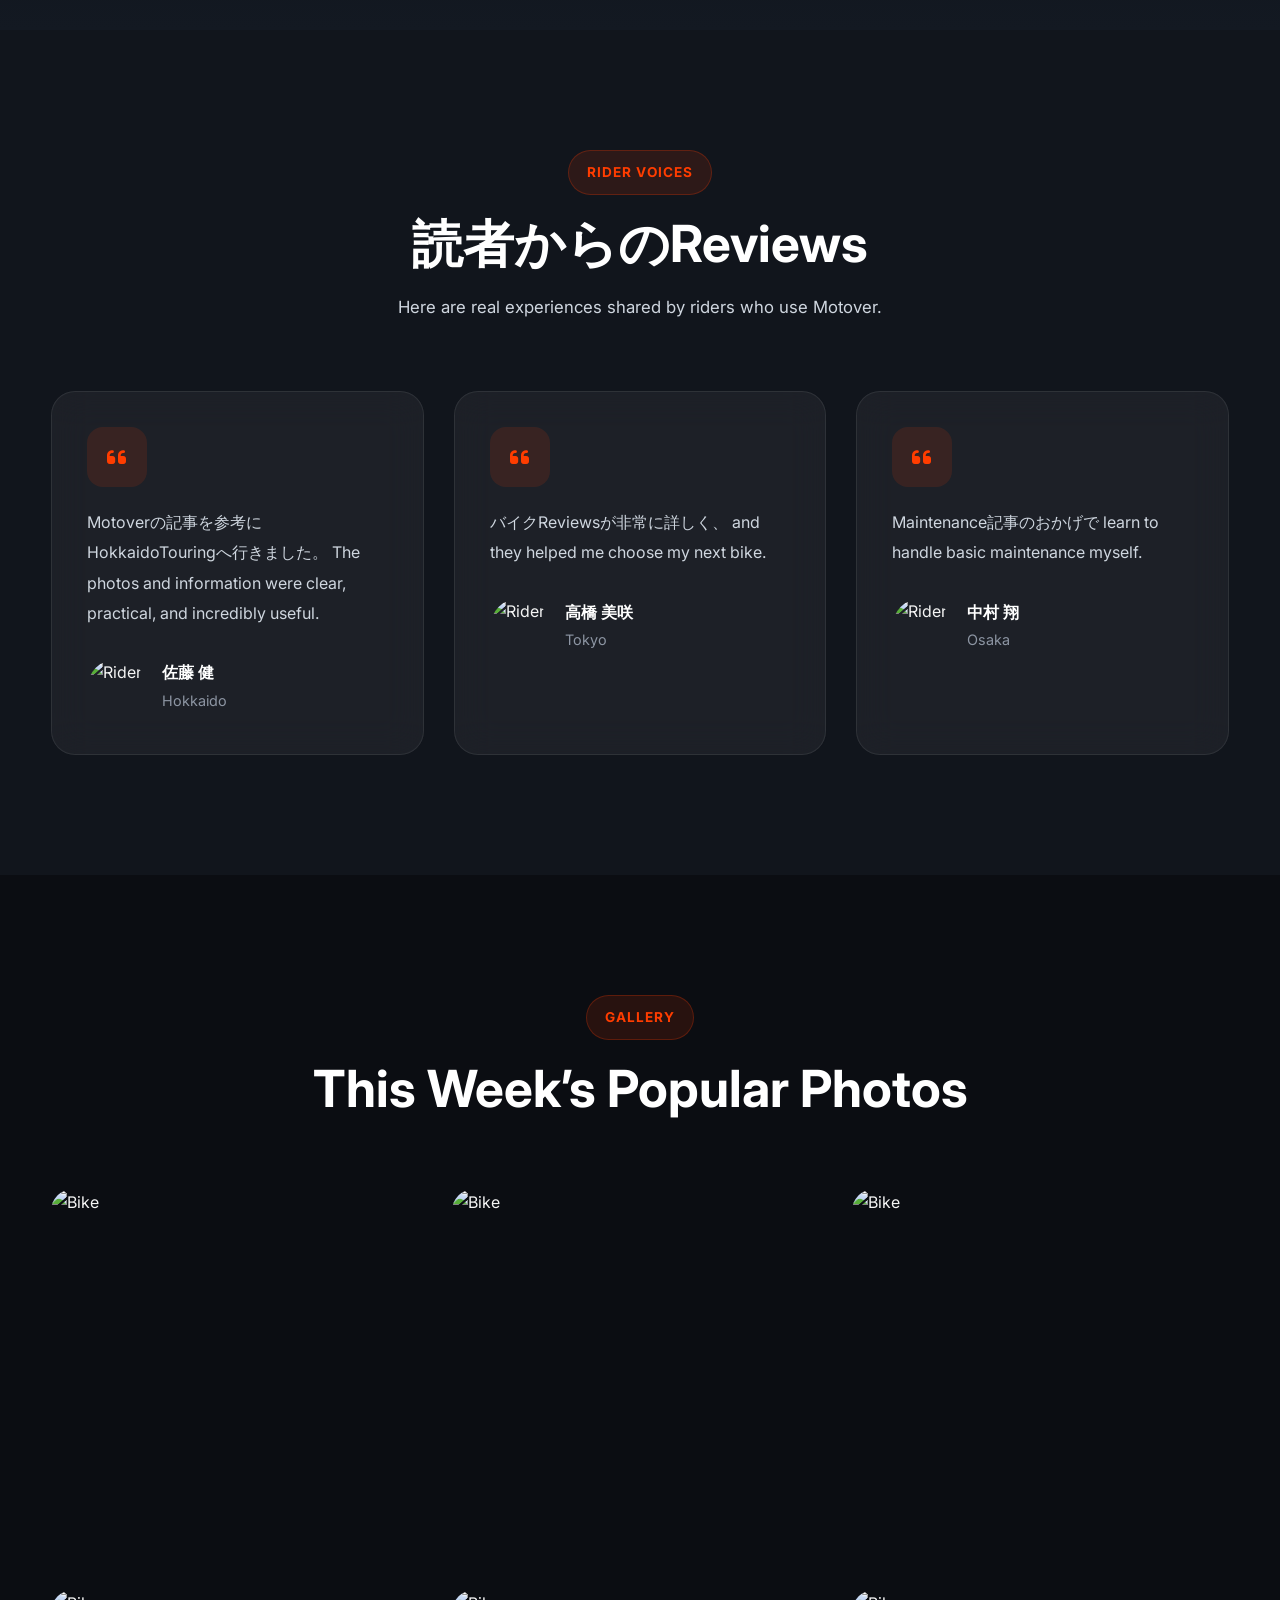
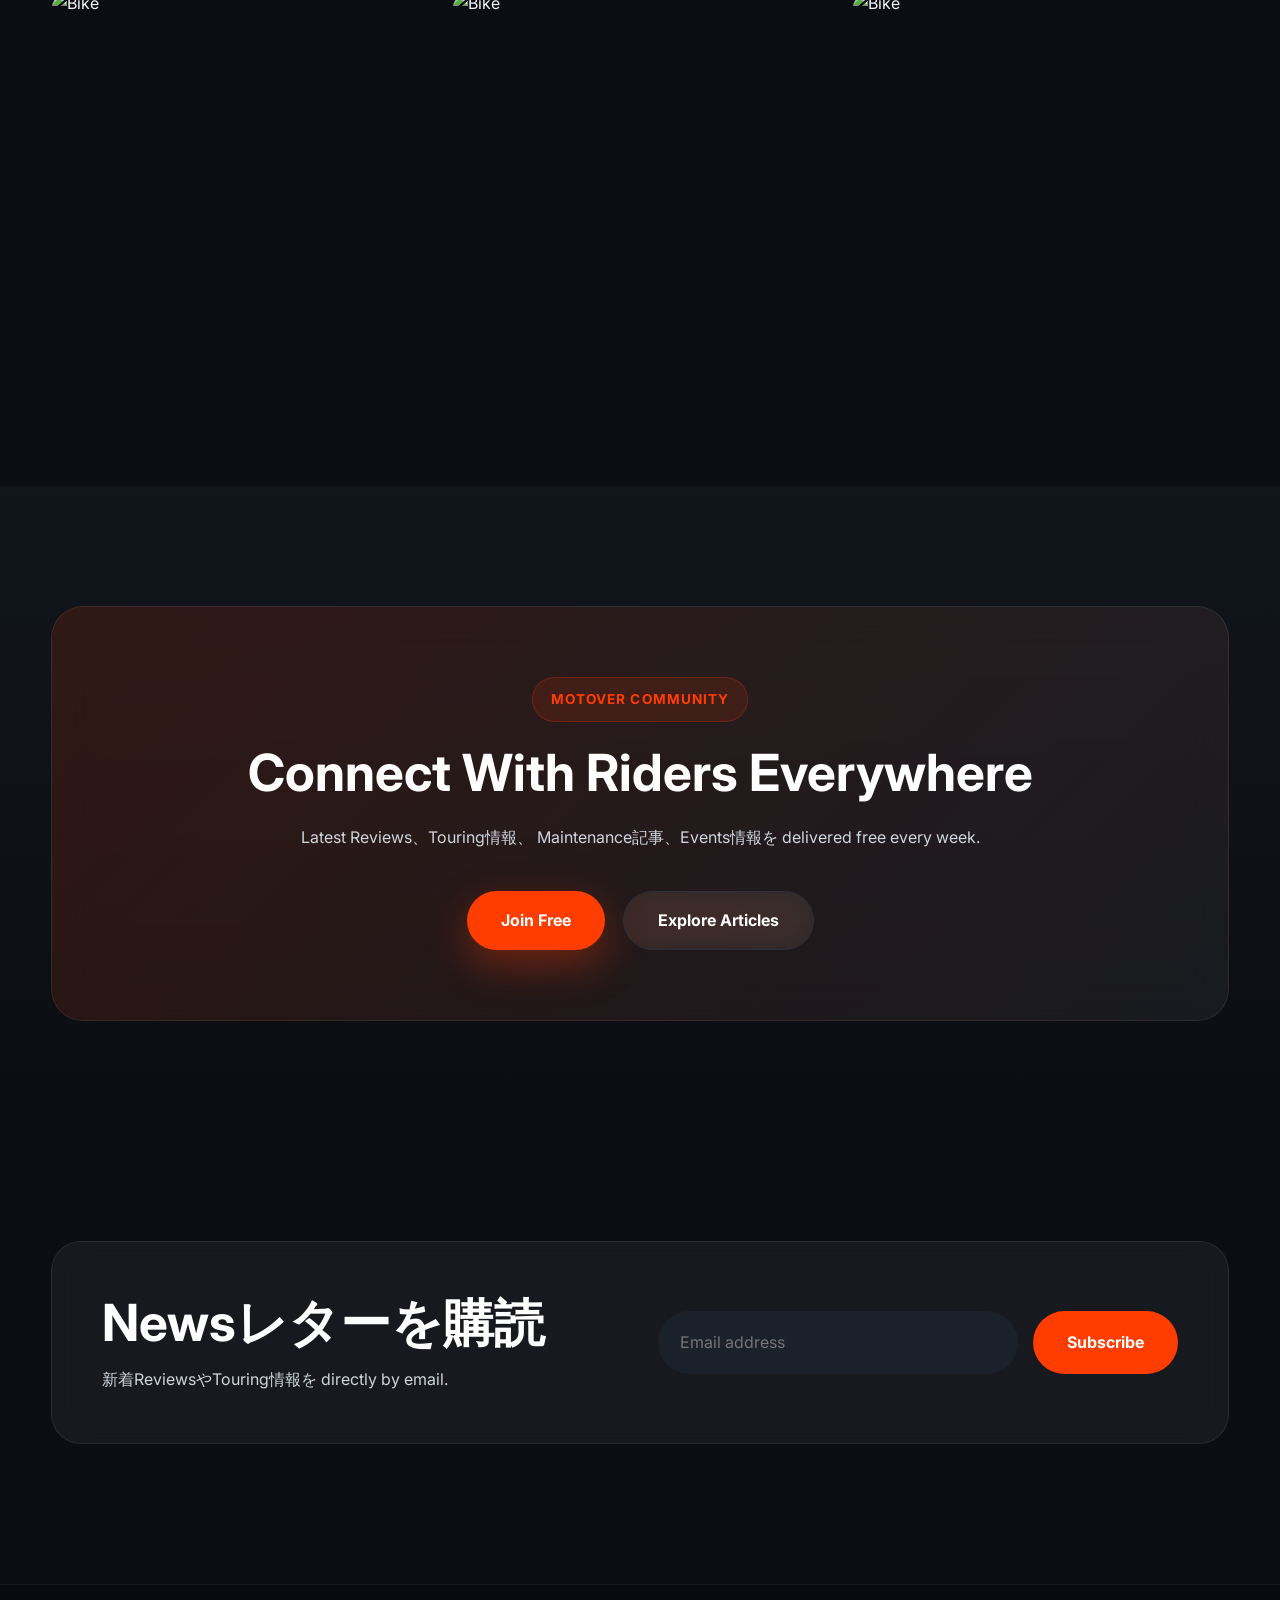
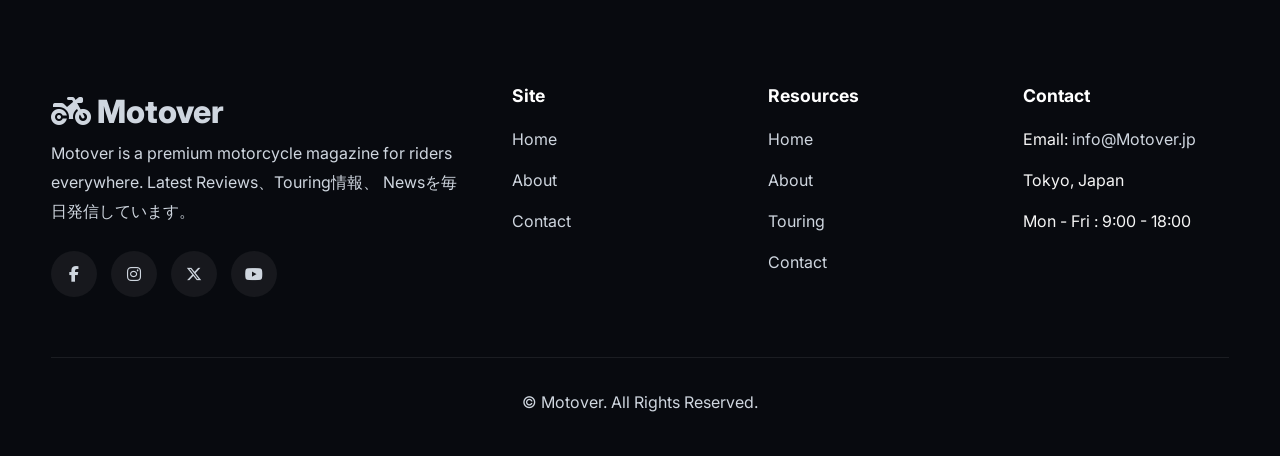
==== commit 6751dd32: "Update branding from MotoTabi to Motover" ====
--- a/index.html
+++ b/index.html
@@ -6,16 +6,16 @@
 <meta charset="UTF-8">
 <meta name="viewport" content="width=device-width, initial-scale=1.0">
 
-<title>MotoTabi | Premium Motorcycle Reviews & Touring Magazine</title>
+<title>Motover | Premium Motorcycle Reviews & Touring Magazine</title>
 
 <meta name="description"
-content="MotoTabi is a premium motorcycle magazine featuring expert bike reviews, touring guides, industry news, maintenance tips, and riding inspiration.">
+content="Motover is a premium motorcycle magazine featuring expert bike reviews, touring guides, industry news, maintenance tips, and riding inspiration.">
 
 <meta name="keywords"
 content="motorcycles, motorcycle reviews, touring, riding guides, Honda, Yamaha, Kawasaki, Suzuki, motorcycle news">
 
 <meta name="author"
-content="MotoTabi">
+content="Motover">
 
 <meta name="robots"
 content="index, follow">
@@ -27,7 +27,7 @@
 content="website">
 
 <meta property="og:title"
-content="MotoTabi">
+content="Motover">
 
 <meta property="og:description"
 content="Premium Motorcycle Magazine">
@@ -69,7 +69,7 @@
 
             <i class="fa-solid fa-motorcycle"></i>
 
-            <span>MotoTabi</span>
+            <span>Motover</span>
 
         </a>
 
@@ -151,7 +151,7 @@
 
 <p>
 
-MotoTabi is a premium motorcycle magazine built for riders everywhere.
+Motover is a premium motorcycle magazine built for riders everywhere.
 最新モデルのReviews、Touringスポット、Maintenance情報、
 riding techniques, and practical motorcycle insights every day.
 
@@ -1078,7 +1078,7 @@
             <h2>読者からのReviews</h2>
 
             <p>
-                Here are real experiences shared by riders who use MotoTabi.
+                Here are real experiences shared by riders who use Motover.
                 
             </p>
 
@@ -1094,7 +1094,7 @@
 
                 <p>
 
-                    MotoTabiの記事を参考にHokkaidoTouringへ行きました。
+                    Motoverの記事を参考にHokkaidoTouringへ行きました。
                     The photos and information were clear, practical, and incredibly useful.
 
                 </p>
@@ -1241,7 +1241,7 @@
 
             <span class="section-tag">
 
-                MotoTabi Community
+                Motover Community
 
             </span>
 
@@ -1349,11 +1349,11 @@
 
                 <a href="index.html" class="footer-logo">
                     <i class="fa-solid fa-motorcycle"></i>
-                    <span>MotoTabi</span>
+                    <span>Motover</span>
                 </a>
 
                 <p>
-                    MotoTabi is a premium motorcycle magazine for riders everywhere.
+                    Motover is a premium motorcycle magazine for riders everywhere.
                     
                     Latest Reviews、Touring情報、
                     Newsを毎日発信しています。
@@ -1425,7 +1425,7 @@
 
                 <ul>
 
-                    <li>Email: <a href="mailto:info@mototabi.jp">info@mototabi.jp</a></li>
+                    <li>Email: <a href="mailto:info@Motover.jp">info@Motover.jp</a></li>
                     <li>Tokyo, Japan</li>
                     <li>Mon - Fri : 9:00 - 18:00</li>
 
@@ -1439,7 +1439,7 @@
 
             <p>
 
-                © <span class="current-year"></span> MotoTabi.
+                © <span class="current-year"></span> Motover.
                 All Rights Reserved.
 
             </p>
--- a/assets/css/style.css
+++ b/assets/css/style.css
@@ -0,0 +1,3363 @@
+/* =====================================================
+   Motover - Premium Motorcycle Magazine
+   Style.css Part 1A
+   Reset • Variables • Global • Buttons • Utilities
+====================================================== */
+
+/* ===========================
+   GOOGLE FONT
+=========================== */
+@import url("https://fonts.googleapis.com/css2?family=Inter:wght@400;500;600;700;800;900&display=swap");
+
+/* ===========================
+   RESET
+=========================== */
+
+*,
+*::before,
+*::after{
+    margin:0;
+    padding:0;
+    box-sizing:border-box;
+}
+
+html{
+    scroll-behavior:smooth;
+    font-size:16px;
+}
+
+body{
+    font-family:"Inter",system-ui,-apple-system,BlinkMacSystemFont,"Segoe UI",sans-serif;
+    background:#0b0d12;
+    color:#f5f5f5;
+    line-height:1.7;
+    overflow-x:hidden;
+    -webkit-font-smoothing:antialiased;
+}
+
+img{
+    display:block;
+    max-width:100%;
+    height:auto;
+}
+
+a{
+    text-decoration:none;
+    color:inherit;
+    transition:.35s ease;
+}
+
+ul{
+    list-style:none;
+}
+
+button,
+input{
+    font:inherit;
+    outline:none;
+    border:none;
+}
+
+section{
+    padding:90px 0;
+}
+
+/* ===========================
+   ROOT VARIABLES
+=========================== */
+
+:root{
+
+    --primary:#ff3d00;
+    --primary-light:#ff6333;
+
+    --secondary:#ffffff;
+
+    --dark:#0b0d12;
+    --dark-2:#11151c;
+    --dark-3:#171c24;
+
+    --card:#171c24;
+    --border:#2a303d;
+
+    --text:#ffffff;
+    --text-light:#cfd6df;
+    --muted:#8d95a3;
+
+    --success:#18c964;
+    --warning:#ffb300;
+
+    --shadow:
+        0 20px 50px rgba(0,0,0,.45);
+
+    --glass:
+        rgba(255,255,255,.05);
+
+    --radius-sm:10px;
+    --radius:18px;
+    --radius-lg:28px;
+
+    --container:1280px;
+
+    --content-width:760px;
+    --header-height:82px;
+    --focus-ring:0 0 0 3px rgba(255,61,0,.28);
+    --transition:.35s ease;
+
+}
+
+
+/* ===========================
+   GLOBAL ACCESSIBILITY
+=========================== */
+
+:where(a, button, input):focus-visible{
+    outline:2px solid var(--primary);
+    outline-offset:4px;
+    box-shadow:var(--focus-ring);
+}
+
+button{
+    -webkit-tap-highlight-color:transparent;
+}
+
+@media (prefers-reduced-motion:reduce){
+    html{
+        scroll-behavior:auto;
+    }
+
+    *,
+    *::before,
+    *::after{
+        animation-duration:.01ms !important;
+        animation-iteration-count:1 !important;
+        transition-duration:.01ms !important;
+        scroll-behavior:auto !important;
+    }
+}
+
+/* ===========================
+   SCROLLBAR
+=========================== */
+
+::-webkit-scrollbar{
+    width:10px;
+}
+
+::-webkit-scrollbar-track{
+    background:#111;
+}
+
+::-webkit-scrollbar-thumb{
+    background:var(--primary);
+    border-radius:100px;
+}
+
+::-webkit-scrollbar-thumb:hover{
+    background:var(--primary-light);
+}
+
+/* ===========================
+   SELECTION
+=========================== */
+
+::selection{
+    background:var(--primary);
+    color:#fff;
+}
+
+
+/* ===========================
+   CONTENT UTILITIES
+=========================== */
+
+.content-width{
+    width:min(100%,var(--content-width));
+    margin-inline:auto;
+}
+
+/* ===========================
+   CONTAINER
+=========================== */
+
+.container{
+    width:min(92%,var(--container));
+    margin-inline:auto;
+}
+
+/* ===========================
+   TYPOGRAPHY
+=========================== */
+
+h1,
+h2,
+h3,
+h4,
+h5{
+    color:#fff;
+    line-height:1.2;
+    font-weight:700;
+}
+
+h1{
+    font-size:clamp(2.8rem,6vw,5.4rem);
+}
+
+h2{
+    font-size:clamp(2rem,4vw,3.2rem);
+}
+
+h3{
+    font-size:1.45rem;
+}
+
+p{
+    color:var(--text-light);
+}
+
+.section-header{
+    max-width:760px;
+    margin:0 auto 70px;
+    text-align:center;
+}
+
+.section-header h2{
+    margin:18px 0;
+}
+
+.section-header p{
+    font-size:1.05rem;
+}
+
+/* ===========================
+   BADGES
+=========================== */
+
+.section-tag,
+.hero-badge{
+
+    display:inline-flex;
+    align-items:center;
+    gap:8px;
+
+    padding:10px 18px;
+
+    border-radius:100px;
+
+    background:rgba(255,61,0,.12);
+
+    color:var(--primary);
+
+    border:1px solid rgba(255,61,0,.25);
+
+    font-size:.85rem;
+
+    font-weight:700;
+
+    letter-spacing:.08em;
+
+    text-transform:uppercase;
+
+}
+
+/* ===========================
+   BUTTONS
+=========================== */
+
+.btn-primary,
+.btn-secondary{
+
+    display:inline-flex;
+
+    align-items:center;
+
+    justify-content:center;
+
+    gap:10px;
+
+    padding:15px 34px;
+
+    border-radius:999px;
+
+    font-weight:700;
+
+    transition:var(--transition);
+
+    cursor:pointer;
+
+}
+
+.btn-primary{
+
+    background:var(--primary);
+
+    color:#fff;
+
+    box-shadow:0 15px 40px rgba(255,61,0,.35);
+
+}
+
+.btn-primary:hover{
+
+    transform:translateY(-4px);
+
+    background:var(--primary-light);
+
+}
+
+.btn-secondary{
+
+    border:1px solid var(--border);
+
+    background:rgba(255,255,255,.05);
+
+    color:#fff;
+
+    backdrop-filter:blur(16px);
+
+}
+
+.btn-secondary:hover{
+
+    background:rgba(255,255,255,.12);
+
+    transform:translateY(-4px);
+
+}
+
+/* ===========================
+   GLASS CARD
+=========================== */
+
+.glass{
+
+    background:rgba(255,255,255,.05);
+
+    border:1px solid rgba(255,255,255,.08);
+
+    backdrop-filter:blur(18px);
+
+    border-radius:var(--radius);
+
+}
+
+/* ===========================
+   UTILITIES
+=========================== */
+
+.text-center{
+    text-align:center;
+}
+
+.mt-1{margin-top:1rem;}
+.mt-2{margin-top:2rem;}
+.mt-3{margin-top:3rem;}
+.mt-4{margin-top:4rem;}
+
+.mb-1{margin-bottom:1rem;}
+.mb-2{margin-bottom:2rem;}
+.mb-3{margin-bottom:3rem;}
+.mb-4{margin-bottom:4rem;}
+
+.grid{
+    display:grid;
+    gap:30px;
+}
+
+.flex{
+    display:flex;
+    align-items:center;
+}
+
+.hidden{
+    display:none;
+}
+
+/* ===========================
+   BACK TO TOP DEFAULT
+=========================== */
+
+#backToTop{
+
+    position:fixed;
+
+    right:25px;
+
+    bottom:25px;
+
+    width:52px;
+
+    height:52px;
+
+    border-radius:50%;
+
+    border:none;
+
+    background:var(--primary);
+
+    color:#fff;
+
+    display:flex;
+
+    align-items:center;
+
+    justify-content:center;
+
+    cursor:pointer;
+
+    opacity:0;
+
+    visibility:hidden;
+
+    transition:.3s ease;
+
+    z-index:999;
+
+    box-shadow:0 10px 30px rgba(255,61,0,.35);
+
+}
+
+#backToTop.show{
+
+    opacity:1;
+
+    visibility:visible;
+
+}
+
+#backToTop:hover{
+
+    transform:translateY(-5px);
+
+}
+/* =====================================================
+   Motover - Premium Motorcycle Magazine
+   Style.css Part 1B
+   Header • Navbar • Logo • Navigation
+====================================================== */
+
+/* ===========================
+   HEADER
+=========================== */
+
+.header{
+    position:fixed;
+    top:0;
+    left:0;
+    width:100%;
+    z-index:1000;
+    transition:all .35s ease;
+    min-height:var(--header-height);
+    padding:18px 0;
+    background:rgba(11,13,18,.35);
+    backdrop-filter:blur(18px);
+    -webkit-backdrop-filter:blur(18px);
+    border-bottom:1px solid rgba(255,255,255,.05);
+}
+
+.header.scrolled{
+    padding:12px 0;
+    background:rgba(11,13,18,.95);
+    box-shadow:0 15px 40px rgba(0,0,0,.35);
+}
+
+/* ===========================
+   HEADER CONTAINER
+=========================== */
+
+.header .container{
+    display:flex;
+    align-items:center;
+    justify-content:space-between;
+    gap:40px;
+}
+
+/* ===========================
+   LOGO
+=========================== */
+
+.logo{
+    display:flex;
+    align-items:center;
+    gap:12px;
+    font-size:1.55rem;
+    font-weight:800;
+    color:#fff;
+    letter-spacing:.03em;
+}
+
+.logo i{
+    color:var(--primary);
+    font-size:1.8rem;
+    transition:.35s ease;
+}
+
+.logo:hover i{
+    transform:rotate(-8deg) scale(1.15);
+}
+
+.logo span{
+    color:#fff;
+}
+
+/* ===========================
+   NAVBAR
+=========================== */
+
+.navbar{
+    flex:1;
+    display:flex;
+    justify-content:center;
+}
+
+.navbar ul{
+    display:flex;
+    align-items:center;
+    gap:36px;
+}
+
+.navbar li{
+    position:relative;
+}
+
+/* ===========================
+   NAV LINKS
+=========================== */
+
+.navbar a{
+
+    position:relative;
+
+    color:var(--text-light);
+
+    font-size:.97rem;
+
+    font-weight:600;
+
+    transition:all .3s ease;
+
+    padding:6px 0;
+
+}
+
+.navbar a:hover,
+.navbar a.active{
+
+    color:#fff;
+
+}
+
+/* underline animation */
+
+.navbar a::after{
+
+    content:"";
+
+    position:absolute;
+
+    left:0;
+
+    bottom:-6px;
+
+    width:0;
+
+    height:2px;
+
+    background:var(--primary);
+
+    transition:.35s ease;
+
+    border-radius:20px;
+
+}
+
+.navbar a:hover::after,
+.navbar a.active::after{
+
+    width:100%;
+
+}
+
+/* ===========================
+   HEADER BUTTONS
+=========================== */
+
+.header-buttons{
+
+    display:flex;
+
+    align-items:center;
+
+    gap:16px;
+
+}
+
+/* smaller button inside header */
+
+.header .btn-primary{
+
+    padding:13px 24px;
+
+    font-size:.92rem;
+
+}
+
+/* ===========================
+   HOVER GLOW
+=========================== */
+
+.header .btn-primary:hover{
+
+    box-shadow:
+        0 12px 35px rgba(255,61,0,.45);
+
+}
+
+/* ===========================
+   MOBILE MENU BUTTON
+=========================== */
+
+.menu-toggle{
+
+    display:none;
+
+    width:48px;
+
+    height:48px;
+
+    border-radius:12px;
+
+    background:rgba(255,255,255,.05);
+
+    border:1px solid rgba(255,255,255,.08);
+
+    color:#fff;
+
+    cursor:pointer;
+
+    align-items:center;
+
+    justify-content:center;
+
+    transition:.3s ease;
+
+}
+
+.menu-toggle:hover{
+
+    background:rgba(255,255,255,.12);
+
+}
+
+/* ===========================
+   MOBILE NAVIGATION
+=========================== */
+
+@media (max-width:992px){
+
+    .navbar{
+
+        position:absolute;
+
+        top:100%;
+
+        left:0;
+
+        width:100%;
+
+        background:#11151c;
+
+        border-top:1px solid rgba(255,255,255,.06);
+
+        padding:20px;
+
+        display:none;
+
+    }
+
+    .navbar.active{
+
+        display:block;
+
+        animation:fadeIn .35s ease;
+
+    }
+
+    .navbar ul{
+
+        flex-direction:column;
+
+        align-items:flex-start;
+
+        gap:20px;
+
+    }
+
+    .menu-toggle{
+
+        display:flex;
+
+    }
+
+    .header-buttons{
+
+        display:none;
+
+    }
+
+}
+
+/* ===========================
+   SMALL DEVICES
+=========================== */
+
+@media (max-width:768px){
+
+    .header{
+
+        padding:14px 0;
+
+    }
+
+    .logo{
+
+        font-size:1.3rem;
+
+    }
+
+    .logo i{
+
+        font-size:1.5rem;
+
+    }
+
+}
+
+/* ===========================
+   ANIMATION
+=========================== */
+
+@keyframes fadeIn{
+
+    from{
+
+        opacity:0;
+        transform:translateY(-10px);
+
+    }
+
+    to{
+
+        opacity:1;
+        transform:translateY(0);
+
+    }
+
+}
+/* =====================================================
+   Motover - Premium Motorcycle Magazine
+   Style.css Part 1C
+   Hero Section
+====================================================== */
+
+/* ===========================
+   HERO
+=========================== */
+
+.hero{
+    position:relative;
+    min-height:100vh;
+    display:flex;
+    align-items:center;
+    overflow:hidden;
+    padding:160px 0 100px;
+    background:
+        radial-gradient(circle at top right,
+        rgba(255,61,0,.18),
+        transparent 35%),
+        linear-gradient(180deg,#0b0d12,#11151c);
+}
+
+/* Background Glow */
+
+.hero::before{
+    content:"";
+    position:absolute;
+    width:700px;
+    height:700px;
+    right:-220px;
+    top:-220px;
+    border-radius:50%;
+    background:rgba(255,61,0,.12);
+    filter:blur(120px);
+    z-index:0;
+}
+
+.hero::after{
+    content:"";
+    position:absolute;
+    width:500px;
+    height:500px;
+    left:-150px;
+    bottom:-150px;
+    border-radius:50%;
+    background:rgba(255,255,255,.04);
+    filter:blur(120px);
+    z-index:0;
+}
+
+/* ===========================
+   HERO GRID
+=========================== */
+
+.hero-grid{
+    position:relative;
+    z-index:2;
+    display:grid;
+    grid-template-columns:1.1fr .9fr;
+    align-items:center;
+    gap:70px;
+}
+
+/* ===========================
+   HERO CONTENT
+=========================== */
+
+.hero-content{
+    max-width:650px;
+}
+
+.hero-content h1{
+    margin:25px 0;
+    line-height:1.1;
+    font-weight:900;
+    letter-spacing:-1px;
+}
+
+.hero-content p{
+    font-size:1.1rem;
+    color:var(--text-light);
+    margin-bottom:40px;
+}
+
+/* ===========================
+   HERO BUTTONS
+=========================== */
+
+.hero-buttons{
+    display:flex;
+    gap:18px;
+    flex-wrap:wrap;
+    margin-bottom:55px;
+}
+
+/* ===========================
+   HERO STATS
+=========================== */
+
+.hero-stats{
+    display:grid;
+    grid-template-columns:repeat(3,1fr);
+    gap:24px;
+}
+
+.hero-stats div{
+    background:rgba(255,255,255,.05);
+    border:1px solid rgba(255,255,255,.08);
+    border-radius:20px;
+    padding:24px;
+    backdrop-filter:blur(20px);
+    transition:.35s ease;
+}
+
+.hero-stats div:hover{
+    transform:translateY(-8px);
+    border-color:rgba(255,61,0,.35);
+}
+
+.hero-stats h2{
+    font-size:2rem;
+    color:var(--primary);
+    margin-bottom:8px;
+}
+
+.hero-stats p{
+    margin:0;
+    color:var(--muted);
+    font-size:.95rem;
+}
+
+/* ===========================
+   HERO IMAGE
+=========================== */
+
+.hero-image{
+    position:relative;
+}
+
+.hero-image img{
+    width:100%;
+    border-radius:32px;
+    box-shadow:
+        0 40px 80px rgba(0,0,0,.45);
+    object-fit:cover;
+    transition:.45s ease;
+}
+
+.hero-image:hover img{
+    transform:scale(1.03);
+}
+
+/* Floating Card */
+
+.hero-image::before{
+    content:"Premium Review";
+    position:absolute;
+    top:25px;
+    left:25px;
+    padding:12px 20px;
+    background:rgba(255,255,255,.08);
+    backdrop-filter:blur(20px);
+    border:1px solid rgba(255,255,255,.1);
+    border-radius:999px;
+    color:#fff;
+    font-size:.85rem;
+    font-weight:700;
+    z-index:5;
+}
+
+/* ===========================
+   HERO IMAGE SHADOW
+=========================== */
+
+.hero-image::after{
+    content:"";
+    position:absolute;
+    inset:-20px;
+    z-index:-1;
+    border-radius:40px;
+    background:
+        radial-gradient(circle,
+        rgba(255,61,0,.25),
+        transparent 70%);
+    filter:blur(60px);
+}
+
+/* ===========================
+   SCROLL INDICATOR
+=========================== */
+
+.scroll-indicator{
+    position:absolute;
+    bottom:40px;
+    left:50%;
+    transform:translateX(-50%);
+    color:#fff;
+    opacity:.7;
+    animation:scrollDown 2s infinite;
+}
+
+@keyframes scrollDown{
+
+    0%{
+        transform:translate(-50%,0);
+        opacity:.3;
+    }
+
+    50%{
+        transform:translate(-50%,10px);
+        opacity:1;
+    }
+
+    100%{
+        transform:translate(-50%,20px);
+        opacity:.3;
+    }
+
+}
+
+/* ===========================
+   RESPONSIVE
+=========================== */
+
+@media(max-width:1100px){
+
+    .hero-grid{
+        grid-template-columns:1fr;
+        text-align:center;
+    }
+
+    .hero-content{
+        max-width:100%;
+    }
+
+    .hero-buttons{
+        justify-content:center;
+    }
+
+    .hero-stats{
+        margin-top:30px;
+    }
+
+}
+
+@media(max-width:768px){
+
+    .hero{
+        padding:140px 0 70px;
+    }
+
+    .hero-grid{
+        gap:45px;
+    }
+
+    .hero-stats{
+        grid-template-columns:1fr;
+    }
+
+    .hero-image::before{
+        display:none;
+    }
+
+}
+
+@media(max-width:576px){
+
+    .hero h1{
+        font-size:2.6rem;
+    }
+
+    .hero-content p{
+        font-size:1rem;
+    }
+
+    .hero-buttons{
+        flex-direction:column;
+    }
+
+    .btn-primary,
+    .btn-secondary{
+        width:100%;
+    }
+
+}
+/* =====================================================
+   Motover - Premium Motorcycle Magazine
+   Style.css Part 2A-1
+   Featured Section + Bike Cards
+======================================================*/
+
+/* ===========================
+   FEATURED SECTION
+=========================== */
+
+.featured-section{
+    padding:110px 0;
+    background:linear-gradient(
+        180deg,
+        #11151c 0%,
+        #0b0d12 100%
+    );
+    position:relative;
+    overflow:hidden;
+}
+
+.featured-section::before{
+    content:"";
+    position:absolute;
+    top:-180px;
+    right:-180px;
+    width:450px;
+    height:450px;
+    border-radius:50%;
+    background:rgba(255,61,0,.08);
+    filter:blur(120px);
+    pointer-events:none;
+}
+
+.featured-grid{
+    display:grid;
+    grid-template-columns:repeat(3,1fr);
+    gap:32px;
+    margin-top:60px;
+}
+
+/* ===========================
+   BIKE CARD
+=========================== */
+
+.bike-card{
+
+    background:var(--card);
+
+    border:1px solid rgba(255,255,255,.06);
+
+    border-radius:24px;
+
+    overflow:hidden;
+
+    transition:.4s ease;
+
+    position:relative;
+
+    box-shadow:0 20px 45px rgba(0,0,0,.25);
+
+}
+
+.bike-card:hover{
+
+    transform:translateY(-12px);
+
+    border-color:rgba(255,61,0,.35);
+
+    box-shadow:
+        0 30px 70px rgba(0,0,0,.45);
+
+}
+
+/* ===========================
+   IMAGE
+=========================== */
+
+.bike-image{
+
+    position:relative;
+
+    overflow:hidden;
+
+    height:260px;
+
+}
+
+.bike-image img{
+
+    width:100%;
+
+    height:100%;
+
+    object-fit:cover;
+
+    transition:.6s ease;
+
+}
+
+.bike-card:hover img{
+
+    transform:scale(1.08);
+
+}
+
+/* ===========================
+   BADGE
+=========================== */
+
+.bike-badge{
+
+    position:absolute;
+
+    top:18px;
+
+    left:18px;
+
+    background:var(--primary);
+
+    color:#fff;
+
+    padding:8px 14px;
+
+    border-radius:999px;
+
+    font-size:.75rem;
+
+    font-weight:700;
+
+    letter-spacing:.08em;
+
+    text-transform:uppercase;
+
+    box-shadow:
+        0 10px 25px rgba(255,61,0,.35);
+
+}
+
+/* ===========================
+   CONTENT
+=========================== */
+
+.bike-content{
+
+    padding:28px;
+
+}
+
+.bike-content h3{
+
+    margin-bottom:16px;
+
+    font-size:1.5rem;
+
+}
+
+.bike-content p{
+
+    color:var(--text-light);
+
+    margin-bottom:24px;
+
+    line-height:1.8;
+
+}
+
+.bike-content a{
+
+    display:inline-flex;
+
+    align-items:center;
+
+    gap:10px;
+
+    color:var(--primary);
+
+    font-weight:700;
+
+}
+
+.bike-content a:hover{
+
+    gap:16px;
+
+}
+
+/* ===========================
+   HOVER SHINE
+=========================== */
+
+.bike-card::after{
+
+    content:"";
+
+    position:absolute;
+
+    inset:0;
+
+    background:linear-gradient(
+        120deg,
+        transparent 20%,
+        rgba(255,255,255,.08),
+        transparent 80%
+    );
+
+    transform:translateX(-120%);
+
+    transition:.8s;
+    pointer-events:none;
+
+}
+
+.bike-card:hover::after{
+
+    transform:translateX(120%);
+
+}
+
+/* ===========================
+   RESPONSIVE
+=========================== */
+
+@media(max-width:1100px){
+
+    .featured-grid{
+
+        grid-template-columns:repeat(2,1fr);
+
+    }
+
+}
+
+@media(max-width:768px){
+
+    .featured-grid{
+
+        grid-template-columns:1fr;
+
+    }
+
+    .bike-image{
+
+        height:230px;
+
+    }
+
+}
+
+@media(max-width:480px){
+
+    .bike-content{
+
+        padding:22px;
+
+    }
+
+    .bike-content h3{
+
+        font-size:1.3rem;
+
+    }
+
+}
+/* =====================================================
+   Motover - Premium Motorcycle Magazine
+   Style.css Part 2A-2
+   Popular Brands Section
+====================================================== */
+
+/* ===========================
+   BRANDS SECTION
+=========================== */
+
+.brands{
+    position:relative;
+    padding:100px 0;
+    background:#0d1117;
+    overflow:hidden;
+}
+
+.brands::before{
+    content:"";
+    position:absolute;
+    width:500px;
+    height:500px;
+    top:-220px;
+    left:-220px;
+    border-radius:50%;
+    background:rgba(255,61,0,.08);
+    filter:blur(120px);
+    pointer-events:none;
+}
+
+.brands .section-header{
+    margin-bottom:60px;
+}
+
+/* ===========================
+   BRAND GRID
+=========================== */
+
+.brand-grid{
+
+    display:grid;
+
+    grid-template-columns:repeat(4,1fr);
+
+    gap:24px;
+
+}
+
+/* ===========================
+   BRAND CARD
+=========================== */
+
+.brand-card{
+
+    position:relative;
+
+    display:flex;
+
+    align-items:center;
+
+    justify-content:center;
+
+    min-height:140px;
+
+    padding:30px;
+
+    background:rgba(255,255,255,.04);
+
+    border:1px solid rgba(255,255,255,.08);
+
+    border-radius:22px;
+
+    color:#fff;
+
+    font-size:1.15rem;
+
+    font-weight:800;
+
+    letter-spacing:.08em;
+
+    text-transform:uppercase;
+
+    backdrop-filter:blur(18px);
+
+    transition:all .35s ease;
+
+    overflow:hidden;
+
+}
+
+/* ===========================
+   SHINE EFFECT
+=========================== */
+
+.brand-card::before{
+
+    content:"";
+
+    position:absolute;
+
+    top:0;
+
+    left:-120%;
+
+    width:60%;
+
+    height:100%;
+
+    background:linear-gradient(
+        120deg,
+        transparent,
+        rgba(255,255,255,.18),
+        transparent
+    );
+
+    transition:.8s ease;
+
+}
+
+.brand-card:hover::before{
+
+    left:150%;
+
+}
+
+/* ===========================
+   HOVER EFFECT
+=========================== */
+
+.brand-card:hover{
+
+    transform:translateY(-8px);
+
+    border-color:rgba(255,61,0,.35);
+
+    background:rgba(255,61,0,.08);
+
+    color:var(--primary);
+
+    box-shadow:
+        0 20px 45px rgba(255,61,0,.18);
+
+}
+
+/* ===========================
+   ACTIVE SCALE
+=========================== */
+
+.brand-card:active{
+
+    transform:scale(.97);
+
+}
+
+/* ===========================
+   RESPONSIVE
+=========================== */
+
+@media(max-width:1100px){
+
+    .brand-grid{
+
+        grid-template-columns:repeat(2,1fr);
+
+    }
+
+}
+
+@media(max-width:640px){
+
+    .brand-grid{
+
+        grid-template-columns:1fr;
+
+        gap:18px;
+
+    }
+
+    .brand-card{
+
+        min-height:110px;
+
+        font-size:1rem;
+
+    }
+
+}
+/* =====================================================
+   Motover - Premium Motorcycle Magazine
+   Style.css Part 2A-3
+   Featured & Brands Polish + Premium Effects
+====================================================== */
+
+/* ===========================
+   FEATURED SECTION DECORATION
+=========================== */
+
+.featured-section::after{
+    content:"";
+    position:absolute;
+    left:50%;
+    bottom:-180px;
+    transform:translateX(-50%);
+    width:700px;
+    height:350px;
+    background:radial-gradient(circle,
+        rgba(255,61,0,.08),
+        transparent 70%);
+    filter:blur(90px);
+    pointer-events:none;
+}
+
+/* ===========================
+   IMAGE OVERLAY
+=========================== */
+
+.bike-image::before{
+    content:"";
+    position:absolute;
+    inset:0;
+    background:linear-gradient(
+        180deg,
+        rgba(0,0,0,0) 20%,
+        rgba(0,0,0,.55) 100%
+    );
+    z-index:1;
+}
+
+.bike-image img{
+    position:relative;
+    z-index:0;
+}
+
+/* ===========================
+   BADGE POLISH
+=========================== */
+
+.bike-badge{
+    z-index:2;
+    backdrop-filter:blur(10px);
+    border:1px solid rgba(255,255,255,.15);
+}
+
+/* ===========================
+   CARD BORDER GLOW
+=========================== */
+
+.bike-card{
+    isolation:isolate;
+}
+
+.bike-card::before{
+    content:"";
+    position:absolute;
+    inset:-1px;
+    border-radius:24px;
+    padding:1px;
+    background:linear-gradient(
+        135deg,
+        rgba(255,61,0,.35),
+        transparent,
+        rgba(255,255,255,.08)
+    );
+    -webkit-mask:
+        linear-gradient(#fff 0 0) content-box,
+        linear-gradient(#fff 0 0);
+    -webkit-mask-composite:xor;
+            mask-composite:exclude;
+    opacity:0;
+    transition:.4s ease;
+    pointer-events:none;
+}
+
+.bike-card:hover::before{
+    opacity:1;
+}
+
+/* ===========================
+   CONTENT ANIMATION
+=========================== */
+
+.bike-content h3,
+.bike-content p,
+.bike-content a{
+    transition:.35s ease;
+}
+
+.bike-card:hover h3{
+    color:var(--primary);
+}
+
+.bike-card:hover p{
+    color:#ffffff;
+}
+
+.bike-card:hover a{
+    transform:translateX(6px);
+}
+
+/* ===========================
+   BRAND CARD ICON EFFECT
+=========================== */
+
+.brand-card{
+    position:relative;
+}
+
+.brand-card::after{
+    content:"➜";
+    position:absolute;
+    right:24px;
+    opacity:0;
+    transform:translateX(-8px);
+    transition:.3s ease;
+    font-size:.9rem;
+}
+
+.brand-card:hover::after{
+    opacity:1;
+    transform:translateX(0);
+}
+
+/* ===========================
+   FOCUS ACCESSIBILITY
+=========================== */
+
+.brand-card:focus-visible,
+.bike-content a:focus-visible{
+    outline:2px solid var(--primary);
+    outline-offset:4px;
+    border-radius:8px;
+}
+
+/* ===========================
+   SMOOTH ENTRANCE
+=========================== */
+
+.bike-card,
+.brand-card{
+    animation:fadeUp .7s ease both;
+}
+
+.bike-card:nth-child(2){
+    animation-delay:.1s;
+}
+
+.bike-card:nth-child(3){
+    animation-delay:.2s;
+}
+
+.brand-card:nth-child(2){
+    animation-delay:.05s;
+}
+
+.brand-card:nth-child(3){
+    animation-delay:.1s;
+}
+
+.brand-card:nth-child(4){
+    animation-delay:.15s;
+}
+
+@keyframes fadeUp{
+
+    from{
+        opacity:0;
+        transform:translateY(30px);
+    }
+
+    to{
+        opacity:1;
+        transform:translateY(0);
+    }
+
+}
+
+/* ===========================
+   RESPONSIVE POLISH
+=========================== */
+
+@media (max-width:768px){
+
+    .featured-section,
+    .brands{
+        padding:70px 0;
+    }
+
+    .bike-card{
+        border-radius:20px;
+    }
+
+    .bike-image{
+        height:220px;
+    }
+
+    .brand-card{
+        min-height:90px;
+        border-radius:18px;
+    }
+
+}
+/* =====================================================
+   Motover - Premium Motorcycle Magazine
+   Style.css Part 2B-1
+   Popular Articles
+====================================================== */
+
+/* ===========================
+   POPULAR ARTICLES
+=========================== */
+
+.popular-articles{
+    position:relative;
+    padding:110px 0;
+    background:#11151c;
+    overflow:hidden;
+}
+
+.popular-articles::before{
+    content:"";
+    position:absolute;
+    top:-220px;
+    right:-220px;
+    width:450px;
+    height:450px;
+    border-radius:50%;
+    background:rgba(255,61,0,.08);
+    filter:blur(120px);
+    pointer-events:none;
+}
+
+/* ===========================
+   GRID
+=========================== */
+
+.articles-grid{
+    display:grid;
+    grid-template-columns:repeat(3,1fr);
+    gap:32px;
+    margin-top:60px;
+}
+
+/* ===========================
+   ARTICLE CARD
+=========================== */
+
+.article-card{
+
+    position:relative;
+
+    overflow:hidden;
+
+    border-radius:24px;
+
+    background:var(--card);
+
+    border:1px solid rgba(255,255,255,.06);
+
+    transition:.4s ease;
+
+    box-shadow:0 20px 50px rgba(0,0,0,.25);
+
+}
+
+.article-card:hover{
+
+    transform:translateY(-12px);
+
+    border-color:rgba(255,61,0,.35);
+
+    box-shadow:0 35px 70px rgba(0,0,0,.45);
+
+}
+
+/* ===========================
+   IMAGE
+=========================== */
+
+.article-card img{
+
+    width:100%;
+
+    height:260px;
+
+    object-fit:cover;
+
+    transition:.6s ease;
+
+}
+
+.article-card:hover img{
+
+    transform:scale(1.08);
+
+}
+
+/* ===========================
+   CONTENT
+=========================== */
+
+.article-content{
+
+    padding:28px;
+
+}
+
+.article-content span{
+
+    display:inline-block;
+
+    margin-bottom:14px;
+
+    padding:8px 16px;
+
+    background:rgba(255,61,0,.12);
+
+    border:1px solid rgba(255,61,0,.25);
+
+    border-radius:999px;
+
+    color:var(--primary);
+
+    font-size:.8rem;
+
+    font-weight:700;
+
+    letter-spacing:.05em;
+
+}
+
+.article-content h3{
+
+    margin-bottom:16px;
+
+    transition:.35s ease;
+
+}
+
+.article-content p{
+
+    margin-bottom:22px;
+
+    color:var(--text-light);
+
+    line-height:1.8;
+
+}
+
+.article-content a{
+
+    display:inline-flex;
+
+    align-items:center;
+
+    gap:10px;
+
+    color:var(--primary);
+
+    font-weight:700;
+
+    transition:.3s ease;
+
+}
+
+.article-card:hover h3{
+
+    color:var(--primary);
+
+}
+
+.article-card:hover a{
+
+    gap:16px;
+
+}
+
+/* ===========================
+   SHINE EFFECT
+=========================== */
+
+.article-card::after{
+
+    content:"";
+
+    position:absolute;
+
+    inset:0;
+
+    background:linear-gradient(
+        120deg,
+        transparent,
+        rgba(255,255,255,.08),
+        transparent
+    );
+
+    transform:translateX(-120%);
+
+    transition:.9s ease;
+
+}
+
+.article-card:hover::after{
+
+    transform:translateX(120%);
+
+}
+
+/* ===========================
+   RESPONSIVE
+=========================== */
+
+@media(max-width:1100px){
+
+    .articles-grid{
+
+        grid-template-columns:repeat(2,1fr);
+
+    }
+
+}
+
+@media(max-width:768px){
+
+    .articles-grid{
+
+        grid-template-columns:1fr;
+
+    }
+
+    .article-card img{
+
+        height:220px;
+
+    }
+
+}
+
+@media(max-width:480px){
+
+    .article-content{
+
+        padding:22px;
+
+    }
+
+    .article-content h3{
+
+        font-size:1.3rem;
+
+    }
+
+}
+/* =====================================================
+   Motover - Premium Motorcycle Magazine
+   Style.css Part 2B-2
+   Latest News Section
+======================================================*/
+
+/* ===========================
+   LATEST NEWS
+=========================== */
+
+.latest-news{
+    position:relative;
+    padding:110px 0;
+    background:linear-gradient(180deg,#0b0d12,#11151c);
+    overflow:hidden;
+}
+
+.latest-news::before{
+    content:"";
+    position:absolute;
+    left:-180px;
+    top:-180px;
+    width:450px;
+    height:450px;
+    border-radius:50%;
+    background:rgba(255,61,0,.08);
+    filter:blur(120px);
+    pointer-events:none;
+}
+
+/* ===========================
+   NEWS GRID
+=========================== */
+
+.news-grid{
+    display:grid;
+    grid-template-columns:repeat(2,1fr);
+    gap:34px;
+    margin-top:60px;
+}
+
+/* ===========================
+   NEWS CARD
+=========================== */
+
+.news-card{
+    position:relative;
+    display:grid;
+    grid-template-columns:320px 1fr;
+    overflow:hidden;
+    border-radius:24px;
+    background:var(--card);
+    border:1px solid rgba(255,255,255,.06);
+    transition:.35s ease;
+}
+
+.news-card:hover{
+    transform:translateY(-8px);
+    border-color:rgba(255,61,0,.35);
+    box-shadow:0 25px 60px rgba(0,0,0,.4);
+}
+
+/* ===========================
+   IMAGE
+=========================== */
+
+.news-card img{
+    width:100%;
+    height:100%;
+    min-height:260px;
+    object-fit:cover;
+    transition:.6s ease;
+}
+
+.news-card:hover img{
+    transform:scale(1.06);
+}
+
+/* ===========================
+   CONTENT
+=========================== */
+
+.news-content{
+    display:flex;
+    flex-direction:column;
+    justify-content:center;
+    padding:32px;
+}
+
+.news-content span{
+    display:inline-flex;
+    align-items:center;
+    width:max-content;
+    padding:8px 16px;
+    margin-bottom:18px;
+    border-radius:999px;
+    background:rgba(255,61,0,.12);
+    border:1px solid rgba(255,61,0,.25);
+    color:var(--primary);
+    font-size:.8rem;
+    font-weight:700;
+    letter-spacing:.05em;
+}
+
+.news-content h3{
+    margin-bottom:16px;
+    font-size:1.7rem;
+    transition:.3s ease;
+}
+
+.news-content p{
+    margin-bottom:24px;
+    color:var(--text-light);
+    line-height:1.8;
+}
+
+.news-content a{
+    display:inline-flex;
+    align-items:center;
+    gap:10px;
+    color:var(--primary);
+    font-weight:700;
+    transition:.3s ease;
+}
+
+.news-card:hover h3{
+    color:var(--primary);
+}
+
+.news-card:hover a{
+    gap:16px;
+}
+
+/* ===========================
+   SHINE
+=========================== */
+
+.news-card::after{
+    content:"";
+    position:absolute;
+    inset:0;
+    background:linear-gradient(
+        120deg,
+        transparent,
+        rgba(255,255,255,.07),
+        transparent
+    );
+    transform:translateX(-120%);
+    transition:.9s ease;
+}
+
+.news-card:hover::after{
+    transform:translateX(120%);
+}
+
+/* ===========================
+   RESPONSIVE
+=========================== */
+
+@media(max-width:1200px){
+
+    .news-card{
+        grid-template-columns:1fr;
+    }
+
+    .news-card img{
+        height:260px;
+    }
+
+}
+
+@media(max-width:768px){
+
+    .latest-news{
+        padding:80px 0;
+    }
+
+    .news-grid{
+        grid-template-columns:1fr;
+    }
+
+    .news-content{
+        padding:24px;
+    }
+
+    .news-content h3{
+        font-size:1.4rem;
+    }
+
+}
+
+@media(max-width:480px){
+
+    .news-card{
+        border-radius:20px;
+    }
+
+    .news-card img{
+        height:220px;
+    }
+
+    .news-content{
+        padding:20px;
+    }
+
+}
+/* =====================================================
+   Motover - Premium Motorcycle Magazine
+   Style.css Part 2B-3
+   Touring Section
+====================================================== */
+
+/* ===========================
+   TOURING SECTION
+=========================== */
+
+.touring{
+    position:relative;
+    padding:110px 0;
+    background:#11151c;
+    overflow:hidden;
+}
+
+.touring::before{
+    content:"";
+    position:absolute;
+    right:-180px;
+    bottom:-180px;
+    width:420px;
+    height:420px;
+    border-radius:50%;
+    background:rgba(255,61,0,.08);
+    filter:blur(120px);
+    pointer-events:none;
+}
+
+/* ===========================
+   TOUR GRID
+=========================== */
+
+.tour-grid{
+    display:grid;
+    grid-template-columns:repeat(3,1fr);
+    gap:30px;
+    margin-top:60px;
+}
+
+/* ===========================
+   TOUR CARD
+=========================== */
+
+.tour-card{
+
+    position:relative;
+
+    padding:40px 35px;
+
+    border-radius:24px;
+
+    background:rgba(255,255,255,.04);
+
+    border:1px solid rgba(255,255,255,.08);
+
+    backdrop-filter:blur(16px);
+
+    transition:.35s ease;
+
+    overflow:hidden;
+
+}
+
+.tour-card:hover{
+
+    transform:translateY(-10px);
+
+    border-color:rgba(255,61,0,.35);
+
+    box-shadow:
+        0 25px 60px rgba(0,0,0,.35);
+
+}
+
+/* ===========================
+   ICON
+=========================== */
+
+.tour-card::before{
+
+    content:"🏍️";
+
+    display:flex;
+
+    align-items:center;
+
+    justify-content:center;
+
+    width:64px;
+
+    height:64px;
+
+    border-radius:18px;
+
+    margin-bottom:24px;
+
+    background:rgba(255,61,0,.12);
+
+    font-size:1.8rem;
+
+}
+
+/* ===========================
+   TITLE
+=========================== */
+
+.tour-card h3{
+
+    font-size:1.55rem;
+
+    margin-bottom:18px;
+
+    transition:.3s ease;
+
+}
+
+.tour-card:hover h3{
+
+    color:var(--primary);
+
+}
+
+/* ===========================
+   TEXT
+=========================== */
+
+.tour-card p{
+
+    color:var(--text-light);
+
+    line-height:1.8;
+
+    margin-bottom:28px;
+
+}
+
+/* ===========================
+   LINK
+=========================== */
+
+.tour-card a{
+
+    display:inline-flex;
+
+    align-items:center;
+
+    gap:10px;
+
+    color:var(--primary);
+
+    font-weight:700;
+
+    transition:.3s ease;
+
+}
+
+.tour-card:hover a{
+
+    gap:16px;
+
+}
+
+/* ===========================
+   BORDER GLOW
+=========================== */
+
+.tour-card::after{
+
+    content:"";
+
+    position:absolute;
+
+    inset:-1px;
+
+    border-radius:24px;
+
+    padding:1px;
+
+    background:linear-gradient(
+        135deg,
+        rgba(255,61,0,.35),
+        transparent,
+        rgba(255,255,255,.08)
+    );
+
+    -webkit-mask:
+        linear-gradient(#fff 0 0) content-box,
+        linear-gradient(#fff 0 0);
+
+    -webkit-mask-composite:xor;
+            mask-composite:exclude;
+
+    opacity:0;
+
+    transition:.35s ease;
+
+    pointer-events:none;
+
+}
+
+.tour-card:hover::after{
+
+    opacity:1;
+
+}
+
+/* ===========================
+   RESPONSIVE
+=========================== */
+
+@media(max-width:1100px){
+
+    .tour-grid{
+
+        grid-template-columns:repeat(2,1fr);
+
+    }
+
+}
+
+@media(max-width:768px){
+
+    .tour-grid{
+
+        grid-template-columns:1fr;
+
+    }
+
+    .tour-card{
+
+        padding:30px;
+
+    }
+
+}
+
+@media(max-width:480px){
+
+    .tour-card h3{
+
+        font-size:1.35rem;
+
+    }
+
+    .tour-card{
+
+        border-radius:20px;
+
+    }
+
+}
+/* =====================================================
+   Motover - Premium Motorcycle Magazine
+   Style.css Part 3A
+   Featured Reviews
+======================================================*/
+
+/*============================
+FEATURED REVIEWS
+============================*/
+
+.featured-reviews{
+    position:relative;
+    padding:120px 0;
+    background:linear-gradient(180deg,#0b0d12,#131922);
+    overflow:hidden;
+}
+
+.featured-reviews::before{
+    content:"";
+    position:absolute;
+    width:500px;
+    height:500px;
+    left:-220px;
+    top:-220px;
+    border-radius:50%;
+    background:rgba(255,61,0,.08);
+    filter:blur(120px);
+}
+
+/*============================
+GRID
+============================*/
+
+.review-grid{
+    display:grid;
+    grid-template-columns:repeat(3,1fr);
+    gap:32px;
+    margin-top:60px;
+}
+
+/*============================
+CARD
+============================*/
+
+.review-card{
+
+    background:var(--card);
+
+    border-radius:24px;
+
+    overflow:hidden;
+
+    border:1px solid rgba(255,255,255,.08);
+
+    transition:.4s;
+
+    box-shadow:0 20px 40px rgba(0,0,0,.25);
+
+}
+
+.review-card:hover{
+
+    transform:translateY(-10px);
+
+    border-color:rgba(255,61,0,.35);
+
+}
+
+/*============================
+IMAGE
+============================*/
+
+.review-card img{
+
+    width:100%;
+
+    height:260px;
+
+    object-fit:cover;
+
+    transition:.6s;
+
+}
+
+.review-card:hover img{
+
+    transform:scale(1.08);
+
+}
+
+/*============================
+CONTENT
+============================*/
+
+.review-content{
+
+    padding:30px;
+
+}
+
+.rating{
+
+    color:#ffb300;
+
+    font-size:18px;
+
+    display:block;
+
+    margin-bottom:14px;
+
+}
+
+.review-content h3{
+
+    margin-bottom:18px;
+
+}
+
+.review-content p{
+
+    margin-bottom:22px;
+
+    color:var(--text-light);
+
+}
+
+.review-content a{
+
+    color:var(--primary);
+
+    font-weight:700;
+
+    display:inline-flex;
+
+    gap:10px;
+
+    align-items:center;
+
+}
+
+.review-content a:hover{
+
+    gap:16px;
+
+}
+
+/*============================
+RESPONSIVE
+============================*/
+
+@media(max-width:1100px){
+
+    .review-grid{
+
+        grid-template-columns:repeat(2,1fr);
+
+    }
+
+}
+
+@media(max-width:768px){
+
+    .review-grid{
+
+        grid-template-columns:1fr;
+
+    }
+
+    .review-card img{
+
+        height:220px;
+
+    }
+
+}
+/* =====================================================
+   Motover - Premium Motorcycle Magazine
+   Style.css Part 3B
+   Maintenance Tips + Statistics
+======================================================*/
+
+/*============================
+MAINTENANCE SECTION
+============================*/
+
+.maintenance{
+    position:relative;
+    padding:120px 0;
+    background:#11151c;
+    overflow:hidden;
+}
+
+.maintenance::before{
+    content:"";
+    position:absolute;
+    right:-220px;
+    top:-220px;
+    width:480px;
+    height:480px;
+    border-radius:50%;
+    background:rgba(255,61,0,.08);
+    filter:blur(120px);
+    pointer-events:none;
+}
+
+/*============================
+TIPS GRID
+============================*/
+
+.tips-grid{
+    display:grid;
+    grid-template-columns:repeat(3,1fr);
+    gap:30px;
+    margin-top:60px;
+}
+
+/*============================
+TIP CARD
+============================*/
+
+.tip-card{
+    position:relative;
+    padding:40px 35px;
+    background:rgba(255,255,255,.04);
+    border:1px solid rgba(255,255,255,.08);
+    border-radius:24px;
+    backdrop-filter:blur(16px);
+    transition:.35s ease;
+    overflow:hidden;
+}
+
+.tip-card:hover{
+    transform:translateY(-10px);
+    border-color:rgba(255,61,0,.35);
+    box-shadow:0 25px 60px rgba(0,0,0,.35);
+}
+
+.tip-card i{
+    width:70px;
+    height:70px;
+    display:flex;
+    align-items:center;
+    justify-content:center;
+    margin-bottom:25px;
+    font-size:28px;
+    color:var(--primary);
+    border-radius:18px;
+    background:rgba(255,61,0,.12);
+}
+
+.tip-card h3{
+    margin-bottom:18px;
+    font-size:1.45rem;
+}
+
+.tip-card p{
+    color:var(--text-light);
+    line-height:1.8;
+}
+
+/*============================
+STATISTICS
+============================*/
+
+.statistics{
+    padding:110px 0;
+    background:linear-gradient(
+        180deg,
+        #0b0d12,
+        #131922
+    );
+}
+
+.stats-grid{
+    display:grid;
+    grid-template-columns:repeat(4,1fr);
+    gap:28px;
+}
+
+.stat-box{
+    text-align:center;
+    padding:45px 25px;
+    background:rgba(255,255,255,.05);
+    border:1px solid rgba(255,255,255,.08);
+    border-radius:22px;
+    backdrop-filter:blur(16px);
+    transition:.35s ease;
+}
+
+.stat-box:hover{
+    transform:translateY(-8px);
+    border-color:rgba(255,61,0,.35);
+}
+
+.stat-box h2{
+    color:var(--primary);
+    font-size:3rem;
+    margin-bottom:10px;
+    font-weight:800;
+}
+
+.stat-box p{
+    color:var(--text-light);
+    font-size:1rem;
+}
+
+/*============================
+RESPONSIVE
+============================*/
+
+@media(max-width:1100px){
+
+    .tips-grid{
+        grid-template-columns:repeat(2,1fr);
+    }
+
+    .stats-grid{
+        grid-template-columns:repeat(2,1fr);
+    }
+
+}
+
+@media(max-width:768px){
+
+    .tips-grid{
+        grid-template-columns:1fr;
+    }
+
+    .stats-grid{
+        grid-template-columns:1fr;
+    }
+
+    .tip-card{
+        padding:30px;
+    }
+
+    .stat-box{
+        padding:35px 20px;
+    }
+
+    .stat-box h2{
+        font-size:2.5rem;
+    }
+
+}
+/* =====================================================
+   Motover - Premium Motorcycle Magazine
+   Style.css Part 3C
+   Testimonials • Gallery • CTA • Newsletter
+======================================================*/
+
+/*============================
+TESTIMONIALS
+============================*/
+
+.testimonials{
+    padding:120px 0;
+    background:#11151c;
+    position:relative;
+    overflow:hidden;
+}
+
+.testimonial-grid{
+    display:grid;
+    grid-template-columns:repeat(3,1fr);
+    gap:30px;
+    margin-top:60px;
+}
+
+.testimonial-card{
+    position:relative;
+    padding:35px;
+    background:rgba(255,255,255,.05);
+    border:1px solid rgba(255,255,255,.08);
+    border-radius:24px;
+    backdrop-filter:blur(18px);
+    transition:.35s ease;
+}
+
+.testimonial-card:hover{
+    transform:translateY(-10px);
+    border-color:rgba(255,61,0,.35);
+    box-shadow:0 25px 60px rgba(0,0,0,.35);
+}
+
+.quote-icon{
+    width:60px;
+    height:60px;
+    display:flex;
+    align-items:center;
+    justify-content:center;
+    background:rgba(255,61,0,.12);
+    border-radius:16px;
+    color:var(--primary);
+    font-size:22px;
+    margin-bottom:20px;
+}
+
+.testimonial-card p{
+    margin-bottom:30px;
+    line-height:1.9;
+}
+
+.testimonial-author{
+    display:flex;
+    align-items:center;
+    gap:15px;
+}
+
+.testimonial-author img{
+    width:60px;
+    height:60px;
+    border-radius:50%;
+    object-fit:cover;
+}
+
+.testimonial-author h4{
+    margin-bottom:4px;
+}
+
+.testimonial-author span{
+    color:var(--muted);
+    font-size:.9rem;
+}
+
+/*============================
+GALLERY
+============================*/
+
+.gallery{
+    padding:120px 0;
+    background:#0b0d12;
+}
+
+.gallery-grid{
+    display:grid;
+    grid-template-columns:repeat(3,1fr);
+    gap:24px;
+    margin-top:60px;
+}
+
+.gallery-grid img{
+    width:100%;
+    aspect-ratio:1;
+    object-fit:cover;
+    border-radius:22px;
+    cursor:pointer;
+    transition:transform .45s ease, box-shadow .45s ease;
+}
+
+.gallery-grid img:hover{
+    transform:scale(1.05);
+    box-shadow:0 20px 60px rgba(0,0,0,.45);
+}
+
+/*============================
+GALLERY LIGHTBOX
+============================*/
+
+.gallery-lightbox{
+    position:fixed;
+    inset:0;
+    display:none;
+    justify-content:center;
+    align-items:center;
+    background:rgba(0,0,0,.92);
+    z-index:9999;
+    padding:30px;
+}
+
+.gallery-lightbox.show{
+    display:flex;
+}
+
+.gallery-lightbox img{
+    max-width:90%;
+    max-height:90%;
+    border-radius:18px;
+    object-fit:contain;
+    box-shadow:0 20px 60px rgba(0,0,0,.6);
+}
+
+.gallery-close{
+    position:absolute;
+    top:25px;
+    right:35px;
+    font-size:42px;
+    color:#fff;
+    cursor:pointer;
+    transition:.3s ease;
+}
+
+.gallery-close:hover{
+    color:var(--primary);
+    transform:rotate(90deg);
+}
+
+/*============================
+CTA
+============================*/
+
+.cta-section{
+    padding:120px 0;
+    background:linear-gradient(180deg,#11151c,#0b0d12);
+}
+
+.cta-box{
+    padding:70px;
+    text-align:center;
+    border-radius:32px;
+    background:linear-gradient(
+        135deg,
+        rgba(255,61,0,.14),
+        rgba(255,255,255,.05)
+    );
+    border:1px solid rgba(255,255,255,.08);
+    backdrop-filter:blur(20px);
+}
+
+.cta-box h2{
+    margin:20px 0;
+}
+
+.cta-box p{
+    max-width:700px;
+    margin:0 auto 40px;
+}
+
+.cta-buttons{
+    display:flex;
+    justify-content:center;
+    gap:18px;
+    flex-wrap:wrap;
+}
+
+/*============================
+NEWSLETTER
+============================*/
+
+.newsletter{
+    padding:100px 0 140px;
+    background:#0b0d12;
+}
+
+.newsletter-wrapper{
+    display:flex;
+    align-items:center;
+    justify-content:space-between;
+    gap:40px;
+    padding:50px;
+    background:rgba(255,255,255,.05);
+    border:1px solid rgba(255,255,255,.08);
+    border-radius:30px;
+    backdrop-filter:blur(18px);
+}
+
+.newsletter-wrapper h2{
+    margin-bottom:12px;
+}
+
+.newsletter form{
+    display:flex;
+    gap:15px;
+    flex:1;
+    max-width:520px;
+}
+
+.newsletter input{
+    flex:1;
+    padding:18px 22px;
+    border-radius:999px;
+    background:#1b212b;
+    color:#fff;
+}
+
+.newsletter button{
+    padding:18px 34px;
+    border-radius:999px;
+    background:var(--primary);
+    color:#fff;
+    font-weight:700;
+    cursor:pointer;
+    transition:.3s;
+}
+
+.newsletter button:hover{
+    background:var(--primary-light);
+}
+
+/*============================
+RESPONSIVE
+============================*/
+
+@media(max-width:1100px){
+
+    .testimonial-grid{
+        grid-template-columns:repeat(2,1fr);
+    }
+
+    .gallery-grid{
+        grid-template-columns:repeat(2,1fr);
+    }
+
+    .newsletter-wrapper{
+        flex-direction:column;
+        text-align:center;
+    }
+
+}
+
+@media(max-width:768px){
+
+    .testimonial-grid,
+    .gallery-grid{
+        grid-template-columns:1fr;
+    }
+
+    .cta-box{
+        padding:45px 30px;
+    }
+
+    .newsletter{
+        padding:80px 0;
+    }
+
+    .newsletter-wrapper{
+        padding:35px 25px;
+    }
+
+    .newsletter form{
+        flex-direction:column;
+        width:100%;
+        max-width:none;
+    }
+
+    .newsletter button{
+        width:100%;
+    }
+
+}
+/* =====================================================
+   Motover - Premium Motorcycle Magazine
+   Style.css Part 4 (Final)
+   Footer • Back To Top • Utilities • Animations
+======================================================*/
+
+/*======================================================
+FOOTER
+======================================================*/
+
+.footer{
+    position:relative;
+    padding:100px 0 40px;
+    background:#080a0f;
+    border-top:1px solid rgba(255,255,255,.06);
+}
+
+.footer-grid{
+    display:grid;
+    grid-template-columns:2fr repeat(3,1fr);
+    gap:50px;
+    margin-bottom:60px;
+}
+
+.footer-logo{
+    font-size:2rem;
+    font-weight:800;
+    color:#fff;
+    margin-bottom:20px;
+}
+
+.footer p{
+    color:var(--text-light);
+    line-height:1.8;
+}
+
+.footer-column h3{
+    margin-bottom:20px;
+    color:#fff;
+    font-size:1.1rem;
+}
+
+.footer-column ul{
+    list-style:none;
+    padding:0;
+}
+
+.footer-column li{
+    margin-bottom:14px;
+}
+
+.footer-column a{
+    color:var(--text-light);
+    transition:.3s ease;
+}
+
+.footer-column a:hover{
+    color:var(--primary);
+    padding-left:6px;
+}
+
+.footer-social{
+    display:flex;
+    gap:14px;
+    margin-top:25px;
+}
+
+.footer-social a{
+    width:46px;
+    height:46px;
+    border-radius:50%;
+    display:flex;
+    align-items:center;
+    justify-content:center;
+    background:rgba(255,255,255,.06);
+    transition:.35s ease;
+}
+
+.footer-social a:hover{
+    background:var(--primary);
+    transform:translateY(-4px);
+}
+
+.footer-bottom{
+    padding-top:30px;
+    border-top:1px solid rgba(255,255,255,.08);
+    text-align:center;
+    color:var(--muted);
+}
+
+/*======================================================
+BACK TO TOP
+======================================================*/
+
+.back-to-top{
+    position:fixed;
+    right:30px;
+    bottom:30px;
+    width:56px;
+    height:56px;
+    border-radius:50%;
+    display:flex;
+    align-items:center;
+    justify-content:center;
+    background:var(--primary);
+    color:#fff;
+    font-size:20px;
+    cursor:pointer;
+    opacity:0;
+    visibility:hidden;
+    transition:.35s ease;
+    z-index:999;
+    box-shadow:0 15px 35px rgba(0,0,0,.35);
+}
+
+.back-to-top.show{
+    opacity:1;
+    visibility:visible;
+}
+
+.back-to-top:hover{
+    transform:translateY(-6px);
+}
+
+/*======================================================
+SCROLL ANIMATION
+======================================================*/
+
+.fade-up{
+    opacity:0;
+    transform:translateY(40px);
+    transition:all .8s ease;
+}
+
+.fade-up.active{
+    opacity:1;
+    transform:translateY(0);
+}
+
+/*======================================================
+UTILITY CLASSES
+======================================================*/
+
+.text-center{
+    text-align:center;
+}
+
+.mt-1{margin-top:1rem;}
+.mt-2{margin-top:2rem;}
+.mt-3{margin-top:3rem;}
+.mt-4{margin-top:4rem;}
+
+.mb-1{margin-bottom:1rem;}
+.mb-2{margin-bottom:2rem;}
+.mb-3{margin-bottom:3rem;}
+.mb-4{margin-bottom:4rem;}
+
+.rounded{
+    border-radius:20px;
+}
+
+.shadow{
+    box-shadow:0 20px 50px rgba(0,0,0,.25);
+}
+
+/*======================================================
+IMAGE HELPERS
+======================================================*/
+
+img{
+    max-width:100%;
+    display:block;
+}
+
+img.lazy{
+    opacity:0;
+    transition:opacity .4s ease;
+}
+
+img.lazy.loaded{
+    opacity:1;
+}
+
+/*======================================================
+SELECTION
+======================================================*/
+
+::selection{
+    background:var(--primary);
+    color:#fff;
+}
+
+/*======================================================
+FOCUS
+======================================================*/
+
+a:focus,
+button:focus,
+input:focus,
+textarea:focus{
+    outline:2px solid var(--primary);
+    outline-offset:4px;
+}
+
+/*======================================================
+PRINT
+======================================================*/
+
+@media print{
+
+    header,
+    nav,
+    .hero,
+    .newsletter,
+    .cta-section,
+    .back-to-top,
+    footer{
+        display:none !important;
+    }
+
+    body{
+        background:#fff;
+        color:#000;
+    }
+
+}
+
+/*======================================================
+RESPONSIVE
+======================================================*/
+
+@media(max-width:1100px){
+
+    .footer-grid{
+        grid-template-columns:repeat(2,1fr);
+    }
+
+}
+
+@media(max-width:768px){
+
+    .footer{
+        padding:70px 0 30px;
+    }
+
+    .footer-grid{
+        grid-template-columns:1fr;
+        gap:40px;
+    }
+
+    .footer-social{
+        justify-content:center;
+    }
+
+    .back-to-top{
+        width:50px;
+        height:50px;
+        right:20px;
+        bottom:20px;
+    }
+
+}
+
+@media(max-width:480px){
+
+    .footer-logo{
+        font-size:1.7rem;
+    }
+
+    .footer-column h3{
+        font-size:1rem;
+    }
+
+}
+
+/* ===========================
+   MOBILE UX ENHANCEMENTS
+=========================== */
+
+@media (max-width:768px){
+    .navbar a{
+        display:block;
+        width:100%;
+        padding:10px 4px;
+    }
+
+    .menu-toggle{
+        min-width:48px;
+        min-height:48px;
+    }
+
+    .section-header{
+        margin-bottom:50px;
+    }
+}
+
+@media (max-width:480px){
+    section{
+        padding:72px 0;
+    }
+
+    .section-header p{
+        font-size:1rem;
+    }
+}
